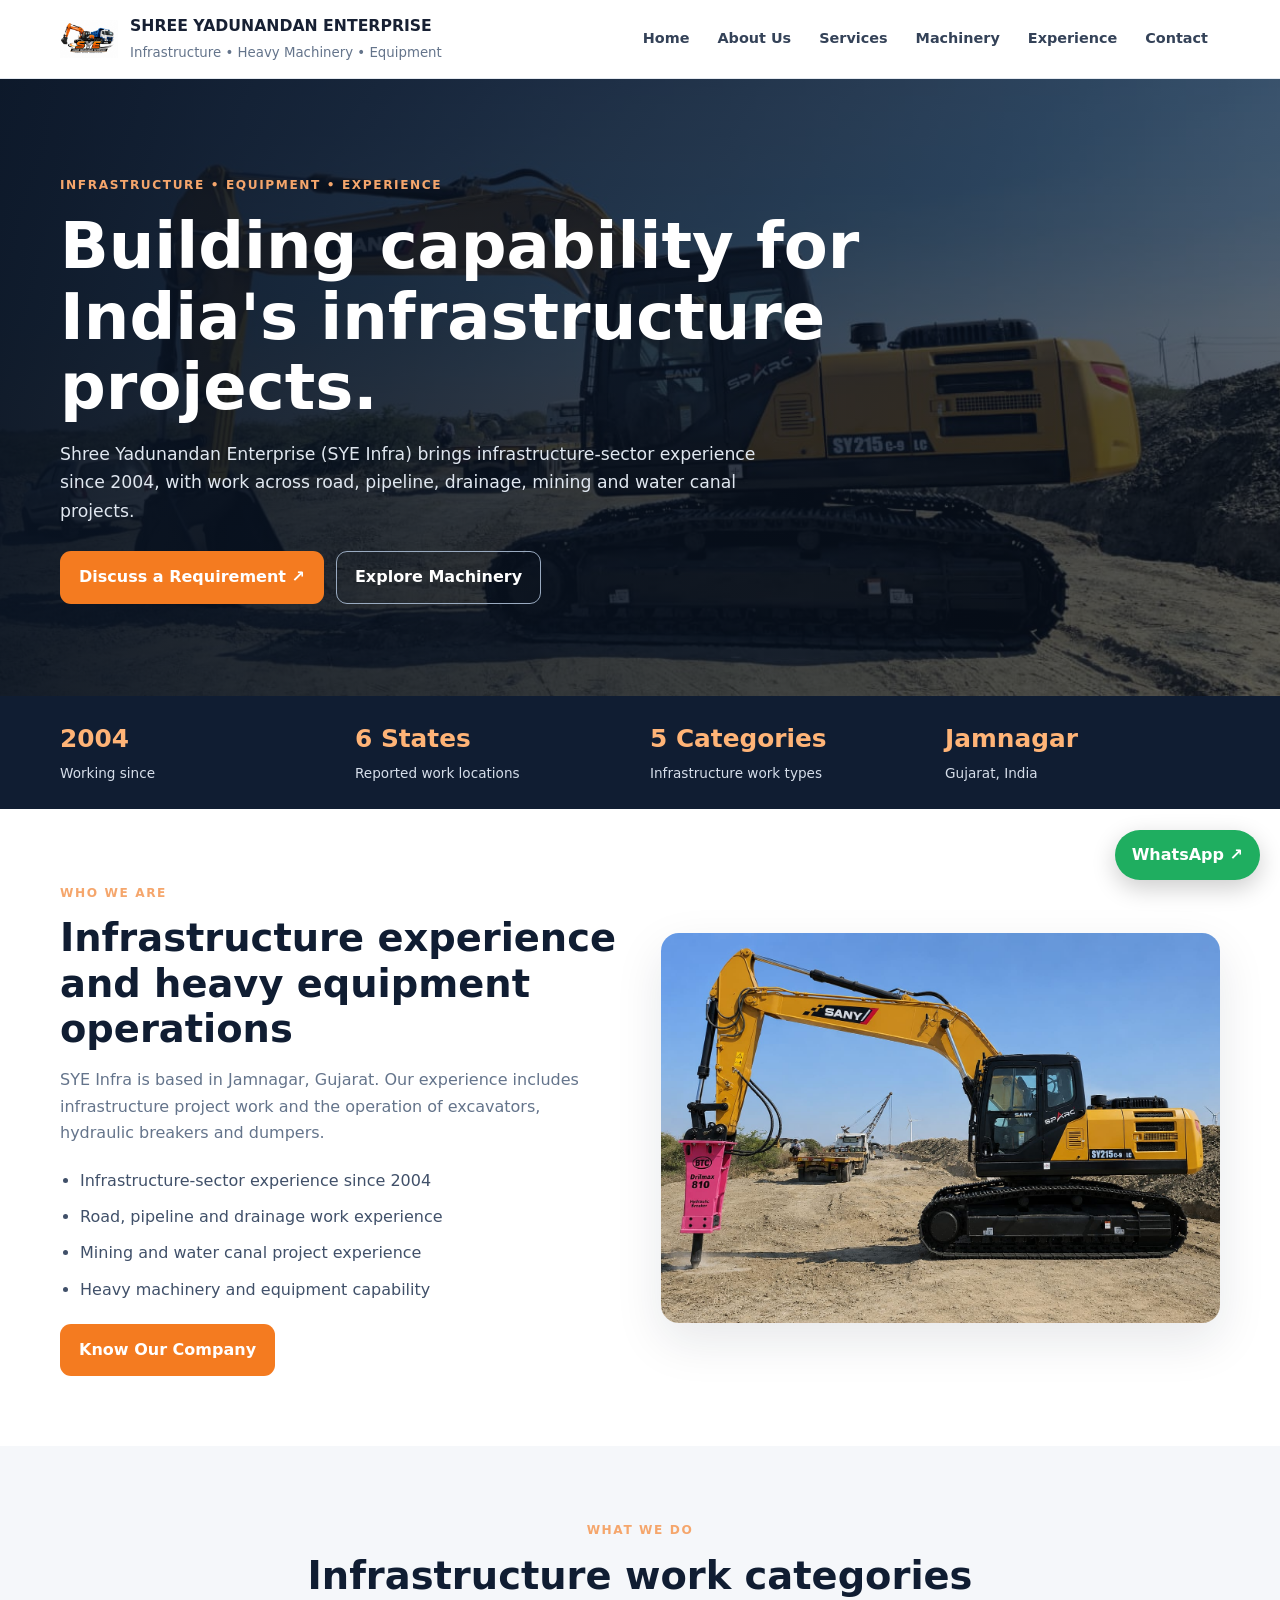
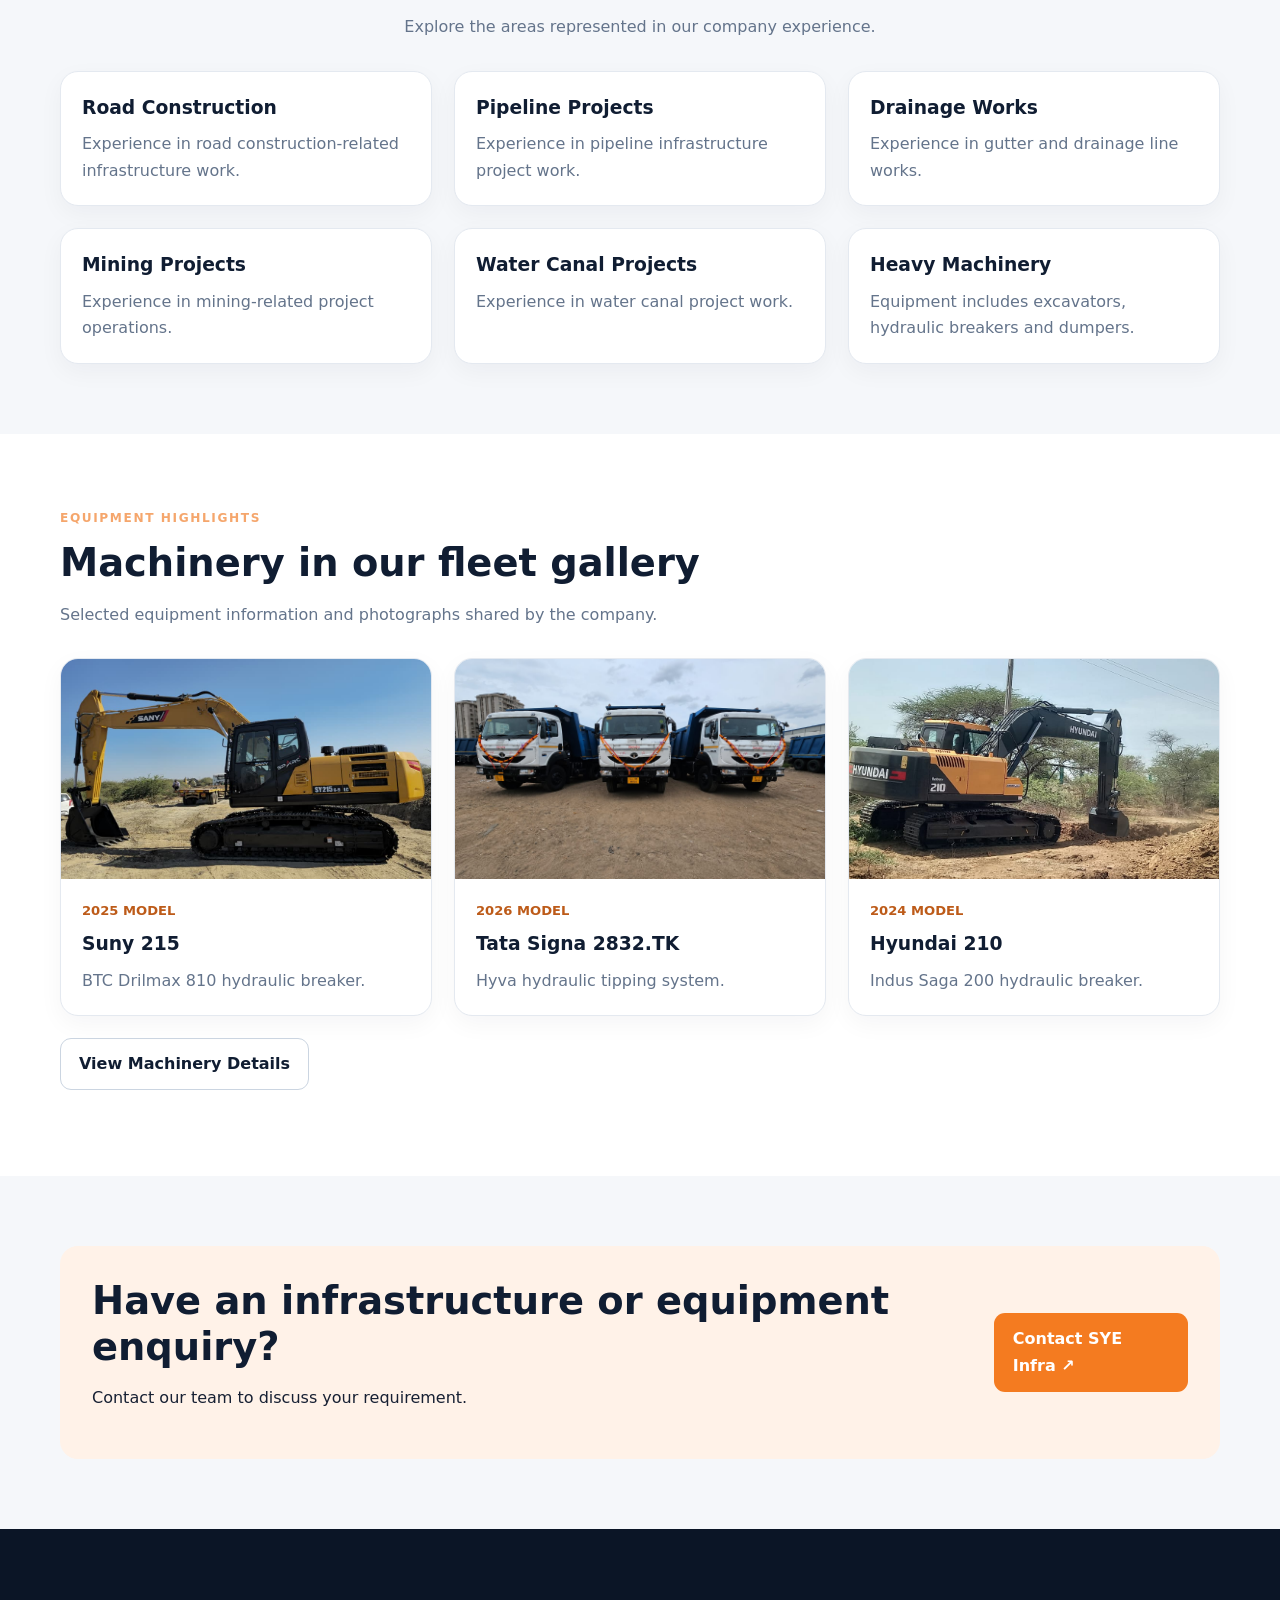
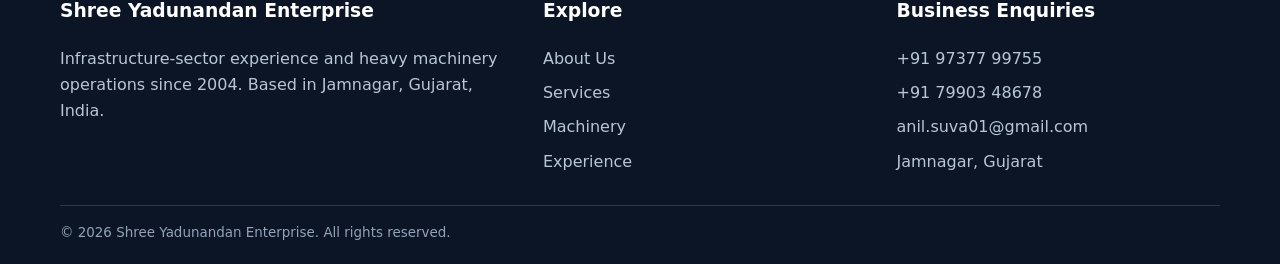
==== index.html @ 9fbd9011 "update" ====
<!DOCTYPE html>
<html lang="en">
<head>
    <meta charset="UTF-8">
    <meta name="viewport" content="width=device-width, initial-scale=1.0">

    <meta name="theme-color" content="#101d32">

    <meta name="description" content="Shree Yadunandan Enterprise (SYE Infra), based in Jamnagar, Gujarat, has worked in infrastructure projects and heavy machinery operations since 2004.">

    <meta name="robots" content="index, follow">

    <link rel="canonical" href="https://syeinfra.vercel.app/">

    <link rel="icon" href="/images/logo.jpg" type="image/jpeg">

    <!-- Open Graph SEO -->
    <meta property="og:type" content="website">
    <meta property="og:site_name" content="Shree Yadunandan Enterprise">
    <meta property="og:title" content="Shree Yadunandan Enterprise | SYE Infra, Jamnagar">
    <meta property="og:description" content="Infrastructure projects and heavy machinery operations since 2004.">
    <meta property="og:url" content="https://syeinfra.vercel.app/">
    <meta property="og:image" content="https://syeinfra.vercel.app/images/sany215-1.jpg">

    <meta name="twitter:card" content="summary_large_image">

    <title>Shree Yadunandan Enterprise | SYE Infra, Jamnagar</title>

    <!-- Main CSS -->
    <link rel="stylesheet" href="/assets/css/site.css">

    <!-- Organization Schema -->
    <script type="application/ld+json">
    {
        "@context": "https://schema.org",
        "@type": "Organization",
        "name": "Shree Yadunandan Enterprise",
        "alternateName": "SYE Infra",
        "url": "https://syeinfra.vercel.app/",
        "logo": "https://syeinfra.vercel.app/images/logo.jpg",
        "foundingDate": "2004",
        "email": "anil.suva01@gmail.com",
        "telephone": [
            "+91 97377 99755",
            "+91 79903 48678"
        ],
        "address": {
            "@type": "PostalAddress",
            "addressLocality": "Jamnagar",
            "addressRegion": "Gujarat",
            "addressCountry": "IN"
        }
    }
    </script>

    <!-- Main JavaScript -->
    <script src="/assets/js/site.js" defer></script>

</head>

<body>

    <!-- TOP BAR -->
    <div class="topbar">
        <div class="container">

            <span>Jamnagar, Gujarat, India</span>

            <a class="topbar-email" href="mailto:anil.suva01@gmail.com">
                anil.suva01@gmail.com
            </a>

        </div>
    </div>


    <!-- HEADER -->
    <header class="site-header">

        <div class="container header-inner">

            <a class="brand" href="/" aria-label="SYE Infra home">

                <img
                    src="/images/logo.jpg"
                    alt="Shree Yadunandan Enterprise logo"
                >

                <span>
                    <strong>SHREE YADUNANDAN ENTERPRISE</strong>

                    <small>
                        Infrastructure • Heavy Machinery • Equipment
                    </small>
                </span>

            </a>


            <!-- Mobile Navigation Button -->
            <button
                class="nav-toggle"
                type="button"
                aria-label="Toggle navigation"
                aria-expanded="false"
            >
                ☰
            </button>


            <!-- Navigation -->
            <nav class="nav" aria-label="Main navigation">

                <a href="/" aria-current="page">Home</a>

                <a href="/about.html">About Us</a>

                <a href="/services.html">Services</a>

                <a href="/machinery.html">Machinery</a>

                <a href="/experience.html">Experience</a>

                <a href="/contact.html">Contact</a>

            </nav>

        </div>

    </header>


    <!-- MAIN CONTENT -->
    <main>


        <!-- HERO SECTION -->
        <section class="hero">

            <div class="container">

                <span class="eyebrow">
                    Infrastructure • Equipment • Experience
                </span>

                <h1>
                    Building capability for India's infrastructure projects.
                </h1>

                <p>
                    Shree Yadunandan Enterprise (SYE Infra) brings
                    infrastructure-sector experience since 2004,
                    with work across road, pipeline, drainage,
                    mining and water canal projects.
                </p>

                <div class="actions">

                    <a href="/contact.html" class="btn btn-primary">
                        Discuss a Requirement ↗
                    </a>

                    <a href="/machinery.html" class="btn btn-outline">
                        Explore Machinery
                    </a>

                </div>

            </div>

        </section>



        <!-- COMPANY HIGHLIGHTS -->
        <section class="trust">

            <div class="container trust-grid">

                <div>
                    <strong>2004</strong>
                    <span>Working since</span>
                </div>

                <div>
                    <strong>6 States</strong>
                    <span>Reported work locations</span>
                </div>

                <div>
                    <strong>5 Categories</strong>
                    <span>Infrastructure work types</span>
                </div>

                <div>
                    <strong>Jamnagar</strong>
                    <span>Gujarat, India</span>
                </div>

            </div>

        </section>



        <!-- ABOUT PREVIEW -->
        <section class="section">

            <div class="container split">

                <div>

                    <span class="kicker">
                        Who we are
                    </span>

                    <h2>
                        Infrastructure experience and heavy equipment operations
                    </h2>

                    <p class="lead">
                        SYE Infra is based in Jamnagar, Gujarat.
                        Our experience includes infrastructure project
                        work and the operation of excavators,
                        hydraulic breakers and dumpers.
                    </p>

                    <ul class="checks">

                        <li>
                            Infrastructure-sector experience since 2004
                        </li>

                        <li>
                            Road, pipeline and drainage work experience
                        </li>

                        <li>
                            Mining and water canal project experience
                        </li>

                        <li>
                            Heavy machinery and equipment capability
                        </li>

                    </ul>

                    <a href="/about.html" class="btn btn-primary">
                        Know Our Company
                    </a>

                </div>


                <img
                    src="/images/sany215-2.jpg"
                    alt="Excavator and hydraulic breaker equipment"
                    loading="lazy"
                >

            </div>

        </section>



        <!-- SERVICES -->
        <section class="section soft">

            <div class="container">

                <div class="section-head center">

                    <span class="kicker">
                        What we do
                    </span>

                    <h2>
                        Infrastructure work categories
                    </h2>

                    <p>
                        Explore the areas represented in our company experience.
                    </p>

                </div>


                <div class="grid three">


                    <article class="card">

                        <div class="card-body">

                            <h3>Road Construction</h3>

                            <p>
                                Experience in road construction-related
                                infrastructure work.
                            </p>

                        </div>

                    </article>



                    <article class="card">

                        <div class="card-body">

                            <h3>Pipeline Projects</h3>

                            <p>
                                Experience in pipeline infrastructure
                                project work.
                            </p>

                        </div>

                    </article>



                    <article class="card">

                        <div class="card-body">

                            <h3>Drainage Works</h3>

                            <p>
                                Experience in gutter and drainage
                                line works.
                            </p>

                        </div>

                    </article>



                    <article class="card">

                        <div class="card-body">

                            <h3>Mining Projects</h3>

                            <p>
                                Experience in mining-related
                                project operations.
                            </p>

                        </div>

                    </article>



                    <article class="card">

                        <div class="card-body">

                            <h3>Water Canal Projects</h3>

                            <p>
                                Experience in water canal project work.
                            </p>

                        </div>

                    </article>



                    <article class="card">

                        <div class="card-body">

                            <h3>Heavy Machinery</h3>

                            <p>
                                Equipment includes excavators,
                                hydraulic breakers and dumpers.
                            </p>

                        </div>

                    </article>


                </div>

            </div>

        </section>



        <!-- MACHINERY HIGHLIGHTS -->
        <section class="section">

            <div class="container">

                <div class="section-head">

                    <span class="kicker">
                        Equipment highlights
                    </span>

                    <h2>
                        Machinery in our fleet gallery
                    </h2>

                    <p>
                        Selected equipment information and photographs
                        shared by the company.
                    </p>

                </div>


                <div class="grid three">


                    <!-- Machine 1 -->
                    <article class="card">

                        <img
                            src="/images/sany215-1.jpg"
                            alt="Suny 215 excavator"
                            loading="lazy"
                        >

                        <div class="card-body">

                            <div class="meta">
                                2025 MODEL
                            </div>

                            <h3>Suny 215</h3>

                            <p>
                                BTC Drilmax 810 hydraulic breaker.
                            </p>

                        </div>

                    </article>



                    <!-- Machine 2 -->
                    <article class="card">

                        <img
                            src="/images/hayva1.jpg"
                            alt="Tata Signa dumper"
                            loading="lazy"
                        >

                        <div class="card-body">

                            <div class="meta">
                                2026 MODEL
                            </div>

                            <h3>Tata Signa 2832.TK</h3>

                            <p>
                                Hyva hydraulic tipping system.
                            </p>

                        </div>

                    </article>



                    <!-- Machine 3 -->
                    <article class="card">

                        <img
                            src="/images/hyundai210-1.jpg"
                            alt="Hyundai 210 excavator"
                            loading="lazy"
                        >

                        <div class="card-body">

                            <div class="meta">
                                2024 MODEL
                            </div>

                            <h3>Hyundai 210</h3>

                            <p>
                                Indus Saga 200 hydraulic breaker.
                            </p>

                        </div>

                    </article>


                </div>


                <p style="margin-top:22px">

                    <a href="/machinery.html" class="btn btn-outline">
                        View Machinery Details
                    </a>

                </p>

            </div>

        </section>



        <!-- CONTACT CTA -->
        <section class="section soft">

            <div class="container cta">

                <div>

                    <h2>
                        Have an infrastructure or equipment enquiry?
                    </h2>

                    <p>
                        Contact our team to discuss your requirement.
                    </p>

                </div>


                <a href="/contact.html" class="btn btn-primary">
                    Contact SYE Infra ↗
                </a>

            </div>

        </section>


    </main>



    <!-- FOOTER -->
    <footer class="site-footer">

        <div class="container">

            <div class="footgrid">


                <div>

                    <h3>Shree Yadunandan Enterprise</h3>

                    <p>
                        Infrastructure-sector experience and
                        heavy machinery operations since 2004.
                        Based in Jamnagar, Gujarat, India.
                    </p>

                </div>



                <div>

                    <h3>Explore</h3>

                    <div class="links">

                        <a href="/about.html">About Us</a>

                        <a href="/services.html">Services</a>

                        <a href="/machinery.html">Machinery</a>

                        <a href="/experience.html">Experience</a>

                    </div>

                </div>



                <div>

                    <h3>Business Enquiries</h3>

                    <div class="links">

                        <a href="tel:+919737799755">
                            +91 97377 99755
                        </a>

                        <a href="tel:+917990348678">
                            +91 79903 48678
                        </a>

                        <a href="mailto:anil.suva01@gmail.com">
                            anil.suva01@gmail.com
                        </a>

                        <a
                            href="https://maps.app.goo.gl/2iMzkSXdpaFVbEL87"
                            target="_blank"
                            rel="noopener noreferrer"
                        >
                            Jamnagar, Gujarat
                        </a>

                    </div>

                </div>


            </div>


            <div class="copyright">

                © <span data-year>2026</span>
                Shree Yadunandan Enterprise.
                All rights reserved.

            </div>

        </div>

    </footer>



    <!-- FLOATING WHATSAPP BUTTON -->
    <a
        class="whatsapp"
        href="https://wa.me/917990348678"
        target="_blank"
        rel="noopener noreferrer"
    >
        WhatsApp ↗
    </a>


</body>
</html>
---- assets/css/site.css ----
/* =========================================
   SHREE YADUNANDAN ENTERPRISE
   Main Website Stylesheet
   ========================================= */


/* ---------- 1. COLOR VARIABLES ---------- */

:root {
  --navy: #101d32;
  --orange: #f47b20;
  --ink: #172033;
  --muted: #64748b;
  --paper: #f5f7fa;
  --line: #e4e9f0;

  --radius: 18px;
  --shadow: 0 18px 48px rgba(16, 29, 50, 0.10);
}


/* ---------- 2. GLOBAL STYLES ---------- */

* {
  box-sizing: border-box;
}

html {
  scroll-behavior: smooth;
}

body {
  margin: 0;
  font-family: Inter, system-ui, -apple-system, "Segoe UI", sans-serif;
  color: var(--ink);
  line-height: 1.65;
}

img {
  max-width: 100%;
  display: block;
}

a {
  color: inherit;
}

.container {
  width: min(1160px, calc(100% - 40px));
  margin: auto;
}


/* ---------- 3. TOP CONTACT BAR ---------- */

.topbar {
  background: #0b1526;
  color: #dce5f2;
  font-size: 0.84rem;
}

.topbar .container {
  display: flex;
  justify-content: space-between;
  padding: 8px 0;
}

.topbar a,
.site-footer a {
  text-decoration: none;
}


/* ---------- 4. HEADER ---------- */

.site-header {
  position: sticky;
  top: 0;
  z-index: 30;
  background: white;
  border-bottom: 1px solid var(--line);
}

.header-inner {
  min-height: 78px;
  display: flex;
  align-items: center;
  justify-content: space-between;
  gap: 20px;
}

.brand {
  display: flex;
  align-items: center;
  gap: 12px;
  text-decoration: none;
}

.brand img {
  width: 58px;
  height: 58px;
  object-fit: contain;
}

.brand strong {
  display: block;
  font-size: 0.98rem;
}

.brand small {
  color: var(--muted);
}


/* ---------- 5. NAVIGATION ---------- */

.nav {
  display: flex;
  gap: 4px;
}

.nav a {
  padding: 10px 12px;
  text-decoration: none;
  font-weight: 700;
  font-size: 0.9rem;
  border-radius: 10px;
  color: #344258;
}

.nav a:hover,
.nav a[aria-current="page"] {
  background: #fff2e8;
  color: #bd5510;
}

.nav-toggle {
  display: none;
  padding: 10px 13px;
  background: #fff;
  border: 1px solid var(--line);
  border-radius: 10px;
}


/* ---------- 6. BUTTONS ---------- */

.btn {
  display: inline-flex;
  padding: 12px 18px;
  border-radius: 11px;
  text-decoration: none;
  font-weight: 750;
  border: 1px solid transparent;
  transition: 0.25s ease;
}

.btn:hover {
  transform: translateY(-2px);
}

.btn-primary {
  background: var(--orange);
  color: #fff;
}

.btn-primary:hover {
  background: #d96312;
}

.btn-outline {
  border-color: #cbd5e1;
  color: var(--navy);
}

.actions {
  display: flex;
  flex-wrap: wrap;
  gap: 12px;
  margin-top: 26px;
}


/* ---------- 7. HOME HERO ---------- */

.hero {
  background:
    linear-gradient(
      90deg,
      rgba(9, 19, 34, 0.94),
      rgba(9, 19, 34, 0.58)
    ),
    url("/images/sany215-1.jpg") center / cover;

  color: white;
  padding: 92px 0;
}

.eyebrow,
.kicker {
  color: #f5a66c;
  text-transform: uppercase;
  letter-spacing: 0.13em;
  font-size: 0.76rem;
  font-weight: 800;
}

.hero h1 {
  font-size: clamp(2.2rem, 5vw, 4.1rem);
  line-height: 1.1;
  max-width: 800px;
  margin: 14px 0;
}

.hero p {
  font-size: 1.08rem;
  color: #e0e7f0;
  max-width: 700px;
}

.hero .btn-outline {
  color: #fff;
  border-color: #9aabc1;
}


/* ---------- 8. TRUST / STATISTICS BAR ---------- */

.trust {
  background: var(--navy);
  color: white;
}

.trust-grid {
  display: grid;
  grid-template-columns: repeat(4, 1fr);
  gap: 20px;
  padding: 23px 0;
}

.trust strong {
  display: block;
  color: #ffb477;
  font-size: 1.55rem;
}

.trust span {
  font-size: 0.85rem;
  color: #d6deea;
}


/* ---------- 9. SECTIONS ---------- */

.section {
  padding: 70px 0;
}

.soft {
  background: var(--paper);
}

.section-head {
  max-width: 720px;
  margin-bottom: 30px;
}

.center {
  text-align: center;
  margin-inline: auto;
}

.section h2,
.page-hero h1 {
  font-size: clamp(1.8rem, 3vw, 2.6rem);
  line-height: 1.18;
  color: var(--navy);
  margin: 10px 0;
}

.section-head p,
.lead {
  color: var(--muted);
}


/* ---------- 10. GRID LAYOUT ---------- */

.grid {
  display: grid;
  gap: 22px;
}

.three {
  grid-template-columns: repeat(3, 1fr);
}

.two {
  grid-template-columns: repeat(2, 1fr);
}


/* ---------- 11. CARDS ---------- */

.card {
  background: #fff;
  border: 1px solid var(--line);
  border-radius: var(--radius);
  overflow: hidden;
  box-shadow: 0 8px 24px rgba(16, 29, 50, 0.045);
}

.card img {
  width: 100%;
  height: 220px;
  object-fit: cover;
}

.card-body {
  padding: 21px;
}

.card h3 {
  color: var(--navy);
  margin: 0 0 8px;
}

.card p {
  margin: 0;
  color: var(--muted);
}


/* ---------- 12. ABOUT PAGE ---------- */

.split {
  display: grid;
  grid-template-columns: 1fr 1fr;
  gap: 42px;
  align-items: center;
}

.split img {
  width: 100%;
  height: 390px;
  object-fit: cover;
  border-radius: var(--radius);
  box-shadow: var(--shadow);
}

.checks {
  padding-left: 20px;
  color: #405069;
}

.checks li {
  padding: 5px 0;
}


/* ---------- 13. INNER PAGE HERO ---------- */

.page-hero {
  background: linear-gradient(120deg, #101d32, #1c3554);
  color: #fff;
  padding: 54px 0;
}

.page-hero h1 {
  color: white;
  margin: 0 0 10px;
}

.page-hero p {
  color: #d5dfeb;
  max-width: 760px;
}

.crumb {
  font-size: 0.83rem;
  color: #c4d0df;
  margin-bottom: 10px;
}

.crumb a {
  color: #ffd0a8;
}


/* ---------- 14. MACHINERY META ---------- */

.meta {
  color: #bd5b19;
  font-size: 0.82rem;
  font-weight: 800;
  margin-bottom: 7px;
}


/* ---------- 15. EXPERIENCE STATISTICS ---------- */

.stats {
  display: grid;
  grid-template-columns: repeat(3, 1fr);
  gap: 16px;
  margin: 26px 0;
}

.stat {
  padding: 20px;
  border: 1px solid var(--line);
  border-radius: 14px;
  background: white;
}

.stat strong {
  display: block;
  color: #bd5510;
  font-size: 1.35rem;
}

.stat span {
  color: var(--muted);
  font-size: 0.9rem;
}


/* ---------- 16. CONTACT PERSONS ---------- */

.people {
  display: grid;
  grid-template-columns: repeat(2, 1fr);
  gap: 20px;
}

.person {
  display: flex;
  gap: 16px;
  align-items: center;
  padding: 18px;
  border: 1px solid var(--line);
  border-radius: 15px;
}

.person img {
  width: 100px;
  height: 112px;
  object-fit: cover;
  border-radius: 10px;
}

.person h3 {
  margin: 0;
}

.person p {
  color: var(--muted);
  margin: 4px 0;
}

.person a {
  color: #bd5510;
  font-weight: 700;
  text-decoration: none;
}


/* ---------- 17. NOTICE ---------- */

.notice {
  padding: 15px 18px;
  border-left: 4px solid var(--orange);
  background: #fff5ed;
  border-radius: 8px;
  color: #70411f;
}


/* ---------- 18. CONTACT PANEL ---------- */

.contact-panel {
  background: var(--navy);
  color: #fff;
  padding: 28px;
  border-radius: var(--radius);
}

.contact-panel h2 {
  color: #fff;
}

.contact-panel p,
.contact-panel li {
  color: #d5dfeb;
}

.contact-list {
  display: grid;
  gap: 14px;
  margin: 24px 0;
}

.contact-list a {
  text-decoration: none;
  font-weight: 700;
  overflow-wrap: anywhere;
}

.contact-list small {
  display: block;
  color: #bd5510;
  text-transform: uppercase;
  font-size: 0.75rem;
}


/* ---------- 19. CALL TO ACTION ---------- */

.cta {
  padding: 32px;
  border-radius: var(--radius);
  background: #fff2e8;
  display: flex;
  align-items: center;
  justify-content: space-between;
  gap: 20px;
}

.cta h2 {
  margin: 0;
}


/* ---------- 20. FOOTER ---------- */

.site-footer {
  background: #0b1526;
  color: #d7e0eb;
  padding: 48px 0 20px;
}

.footgrid {
  display: grid;
  grid-template-columns: 1.4fr 1fr 1fr;
  gap: 30px;
}

.site-footer h3 {
  color: white;
}

.site-footer p,
.site-footer a {
  color: #b9c6d6;
}

.links {
  display: grid;
  gap: 8px;
}

.copyright {
  border-top: 1px solid #29384d;
  margin-top: 30px;
  padding-top: 16px;
  color: #94a3b8;
  font-size: 0.84rem;
}


/* ---------- 21. WHATSAPP BUTTON ---------- */

.whatsapp {
  position: fixed;
  right: 20px;
  bottom: 20px;
  z-index: 40;

  background: #1fae60;
  color: white;
  text-decoration: none;

  border-radius: 30px;
  padding: 12px 17px;

  font-weight: 800;
  box-shadow: 0 8px 25px #0003;
}

.whatsapp:hover {
  background: #16894a;
}


/* ---------- 22. ACCESSIBILITY ---------- */

:focus-visible {
  outline: 3px solid #f59e0b;
  outline-offset: 3px;
}


/* ---------- 23. TABLET RESPONSIVE ---------- */

@media (max-width: 900px) {

  .nav a {
    padding: 9px 8px;
    font-size: 0.82rem;
  }

  .three {
    grid-template-columns: repeat(2, 1fr);
  }

  .trust-grid {
    grid-template-columns: repeat(2, 1fr);
  }

}


/* ---------- 24. MOBILE RESPONSIVE ---------- */

@media (max-width: 700px) {

  .topbar .container {
    justify-content: center;
  }

  .topbar-email {
    display: none;
  }

  .header-inner {
    min-height: 70px;
  }

  .brand img {
    width: 48px;
    height: 48px;
  }

  .brand strong {
    font-size: 0.85rem;
  }

  .brand small {
    font-size: 0.72rem;
  }

  .nav-toggle {
    display: block;
  }

  .nav {
    display: none;
    position: absolute;
    top: 100%;
    left: 0;
    right: 0;

    background: white;
    padding: 10px 20px 15px;

    box-shadow: var(--shadow);
    flex-direction: column;
  }

  .nav.open {
    display: flex;
  }

  .nav a {
    padding: 12px;
  }

  .hero {
    padding: 68px 0;
  }

  .section {
    padding: 52px 0;
  }

  .split,
  .two,
  .three,
  .people,
  .stats,
  .footgrid {
    grid-template-columns: 1fr;
  }

  .split img {
    height: 280px;
  }

  .cta {
    align-items: flex-start;
    flex-direction: column;
  }

  .person img {
    width: 84px;
    height: 100px;
  }

  .copyright {
    line-height: 1.6;
  }

}


/* ---------- 25. REDUCED MOTION ---------- */

@media (prefers-reduced-motion: reduce) {

  html {
    scroll-behavior: auto;
  }

}


/* Hide top contact information bar */
.topbar {
    display: none !important;
}


/* =========================================
   AUTOMATIC IMAGE SLIDESHOW EFFECT
   ========================================= */

.auto-slideshow-image {
    transition: opacity 0.5s ease-in-out !important;
    will-change: opacity;
}


/* Respect reduced-motion preference */
@media (prefers-reduced-motion: reduce) {
    .auto-slideshow-image {
        transition: none !important;
    }
}
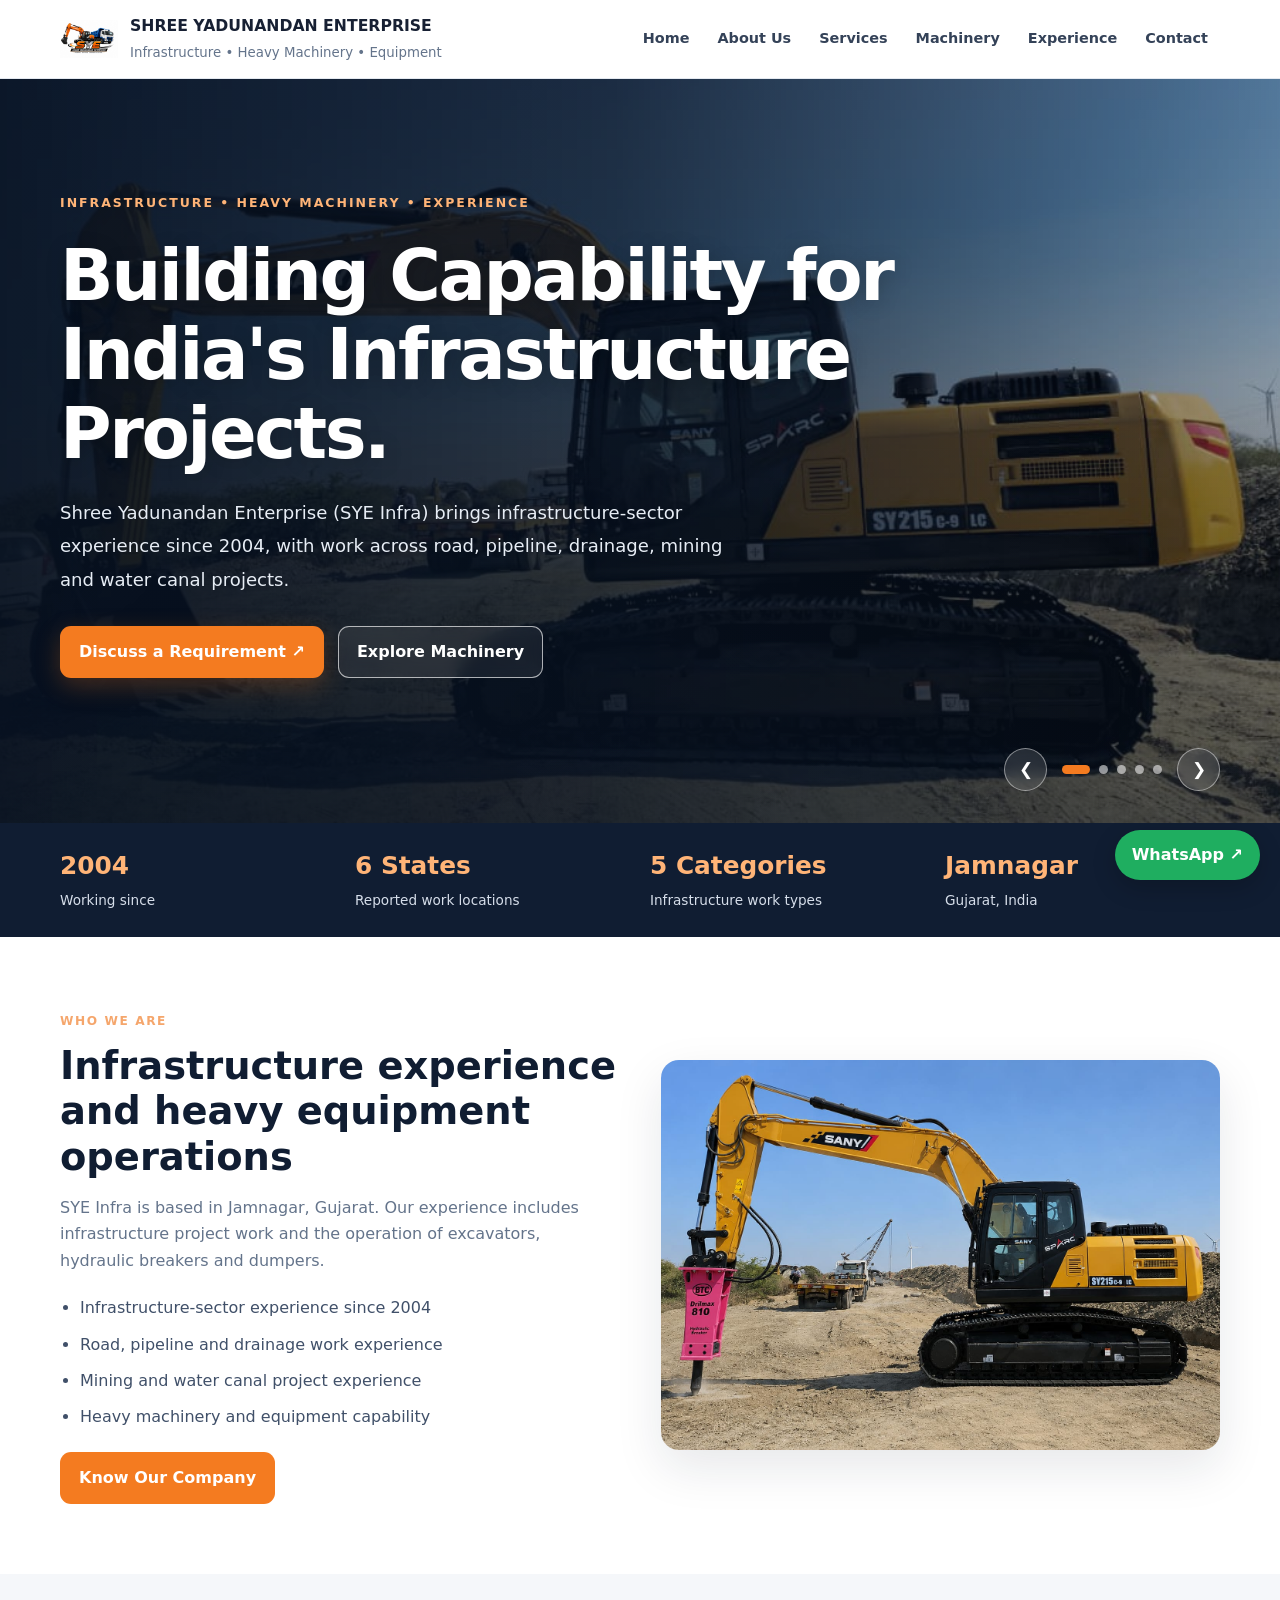
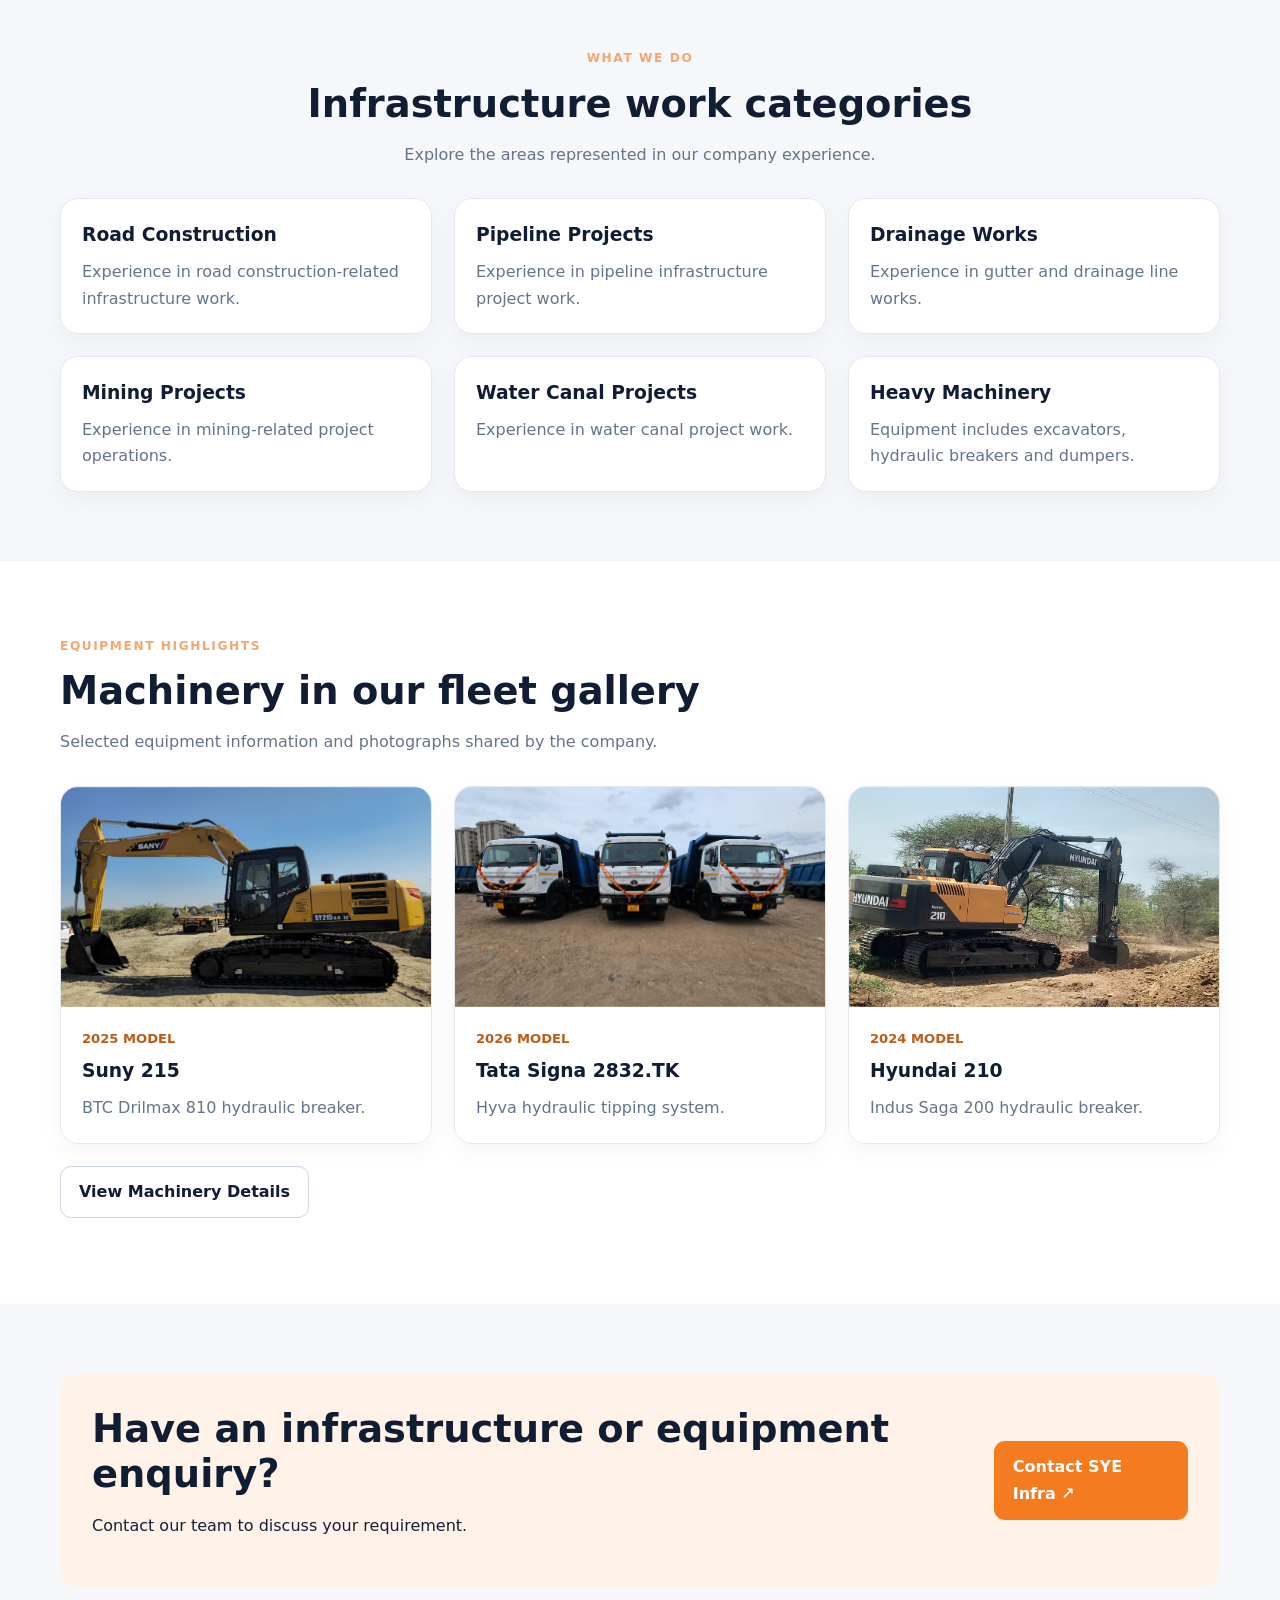
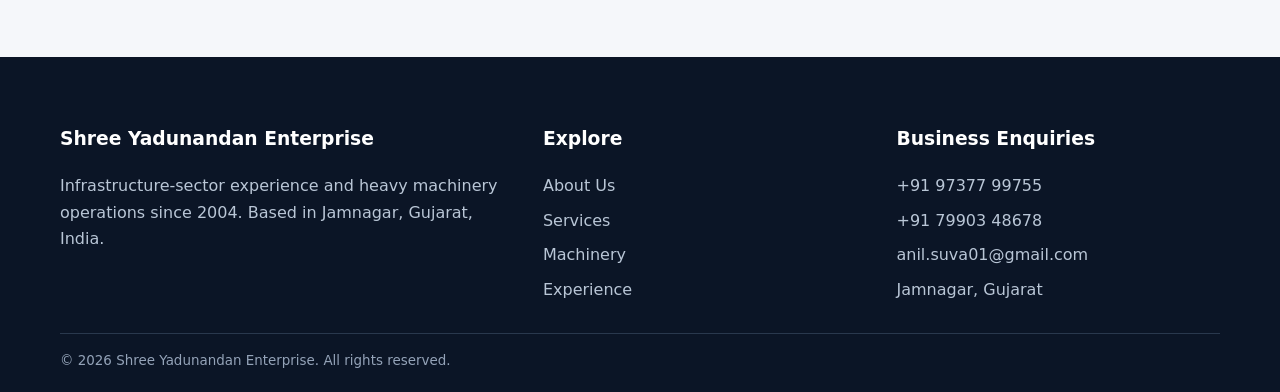
==== commit 4e4d5f77: "update" ====
--- a/index.html
+++ b/index.html
@@ -134,42 +134,118 @@
     <!-- MAIN CONTENT -->
     <main>
 
-
         <!-- HERO SECTION -->
-        <section class="hero">
-
-            <div class="container">
+        
+        <section class="hero hero-slider" data-hero-slider aria-label="Shree Yadunandan Enterprise machinery showcase">
+
+            <!-- Background Slides -->
+            <div class="hero-slides" aria-hidden="true">
+
+                <img
+                class="hero-slide is-active"
+                src="/images/sany215-1.jpg"
+                alt=""
+                fetchpriority="high"
+                >
+
+                <img
+                class="hero-slide"
+                src="/images/hyundai210-1.jpg"
+                alt=""
+                loading="lazy"
+                >
+
+                <img
+                class="hero-slide"
+                src="/images/hyundai210-m2-1.jpg"
+                alt=""
+                loading="lazy"
+                >
+
+                <img
+                class="hero-slide"
+                src="/images/hyundai210-m3-1.jpg"
+                alt=""
+                loading="lazy"
+                >
+
+                <img
+                class="hero-slide"
+                src="/images/hayva1.jpg"
+                alt=""
+                loading="lazy"
+                >
+
+            </div>
+
+            <!-- Dark Overlay -->
+            <div class="hero-overlay" aria-hidden="true"></div>
+
+            <!-- Hero Content -->
+            <div class="container hero-content">
 
                 <span class="eyebrow">
-                    Infrastructure • Equipment • Experience
+                INFRASTRUCTURE • HEAVY MACHINERY • EXPERIENCE
                 </span>
 
                 <h1>
-                    Building capability for India's infrastructure projects.
+                Building Capability for India's Infrastructure Projects.
                 </h1>
 
                 <p>
-                    Shree Yadunandan Enterprise (SYE Infra) brings
-                    infrastructure-sector experience since 2004,
-                    with work across road, pipeline, drainage,
-                    mining and water canal projects.
+                Shree Yadunandan Enterprise (SYE Infra) brings
+                infrastructure-sector experience since 2004,
+                with work across road, pipeline, drainage,
+                mining and water canal projects.
                 </p>
 
                 <div class="actions">
 
-                    <a href="/contact.html" class="btn btn-primary">
-                        Discuss a Requirement ↗
-                    </a>
-
-                    <a href="/machinery.html" class="btn btn-outline">
-                        Explore Machinery
-                    </a>
-
-                </div>
+                <a href="/contact.html" class="btn btn-primary">
+                    Discuss a Requirement ↗
+                </a>
+
+                <a href="/machinery.html" class="btn btn-outline hero-outline">
+                    Explore Machinery
+                </a>
+
+                </div>
+
+            </div>
+
+            <!-- Slider Controls -->
+            <div class="hero-controls">
+
+                <button
+                class="hero-arrow hero-prev"
+                type="button"
+                aria-label="Previous slide"
+                >
+                &#10094;
+                </button>
+
+                <div class="hero-dots" aria-label="Choose slide">
+
+                <button class="hero-dot is-active" type="button" aria-label="Slide 1" aria-current="true"></button>
+                <button class="hero-dot" type="button" aria-label="Slide 2"></button>
+                <button class="hero-dot" type="button" aria-label="Slide 3"></button>
+                <button class="hero-dot" type="button" aria-label="Slide 4"></button>
+                <button class="hero-dot" type="button" aria-label="Slide 5"></button>
+
+                </div>
+
+                <button
+                class="hero-arrow hero-next"
+                type="button"
+                aria-label="Next slide"
+                >
+                &#10095;
+                </button>
 
             </div>
 
         </section>
+
 
 
 
--- a/assets/css/site.css
+++ b/assets/css/site.css
@@ -731,19 +731,439 @@
 }
 
 
-/* =========================================
-   AUTOMATIC IMAGE SLIDESHOW EFFECT
-   ========================================= */
-
-.auto-slideshow-image {
-    transition: opacity 0.5s ease-in-out !important;
-    will-change: opacity;
-}
-
-
 /* Respect reduced-motion preference */
 @media (prefers-reduced-motion: reduce) {
     .auto-slideshow-image {
         transition: none !important;
     }
 }
+
+
+/* =====================================
+   SMOOTH IMAGE SLIDESHOW TRANSITION
+   ===================================== */
+
+.auto-slideshow-image {
+    opacity: 1;
+    transition: opacity 1s ease-in-out !important;
+    will-change: opacity;
+}
+
+/* Accessibility */
+@media (prefers-reduced-motion: reduce) {
+    .auto-slideshow-image {
+        transition: none !important;
+    }
+}
+
+
+
+/* ==================================================
+   SYE INFRA - PREMIUM PROFESSIONAL HERO SLIDER
+   ================================================== */
+
+/* Main Hero Slider */
+.hero-slider {
+    position: relative;
+    isolation: isolate;
+    overflow: hidden;
+
+    min-height: 620px;
+    padding: 110px 0 145px;
+
+    display: flex;
+    align-items: center;
+
+    background: none;
+    color: #ffffff;
+}
+
+/* Background Image Layers */
+.hero-slides {
+    position: absolute;
+    inset: 0;
+    z-index: 0;
+    overflow: hidden;
+}
+
+.hero-slides .hero-slide {
+    position: absolute;
+    inset: 0;
+
+    width: 100%;
+    height: 100%;
+
+    display: block;
+    object-fit: cover;
+    object-position: center;
+
+    opacity: 0;
+    transform: scale(1.04);
+
+    transition:
+        opacity 1.2s ease-in-out,
+        transform 6s ease-out;
+
+    will-change: opacity, transform;
+}
+
+.hero-slides .hero-slide.is-active {
+    opacity: 1;
+    transform: scale(1);
+}
+
+/* Dark Premium Overlay */
+.hero-overlay {
+    position: absolute;
+    inset: 0;
+    z-index: 1;
+
+    background:
+        linear-gradient(
+            90deg,
+            rgba(7, 17, 32, 0.94) 0%,
+            rgba(7, 17, 32, 0.78) 48%,
+            rgba(7, 17, 32, 0.30) 100%
+        ),
+        linear-gradient(
+            0deg,
+            rgba(7, 17, 32, 0.45),
+            transparent 55%
+        );
+}
+
+/* Hero Content */
+.hero-slider .hero-content {
+    position: relative;
+    z-index: 2;
+
+    width: min(1160px, calc(100% - 40px));
+    margin: 0 auto;
+}
+
+.hero-slider .eyebrow {
+    display: inline-block;
+    margin-bottom: 12px;
+
+    color: #ffb477;
+    font-size: 0.78rem;
+    font-weight: 800;
+    letter-spacing: 0.16em;
+    line-height: 1.7;
+}
+
+.hero-slider h1 {
+    max-width: 850px;
+    margin: 12px 0 22px;
+
+    color: #ffffff;
+    font-size: clamp(2.4rem, 5.5vw, 4.5rem);
+    line-height: 1.12;
+    font-weight: 850;
+    letter-spacing: -0.035em;
+
+    text-shadow: 0 3px 20px rgba(0, 0, 0, 0.22);
+}
+
+.hero-slider p {
+    max-width: 690px;
+    margin: 0;
+
+    color: #e7edf5;
+    font-size: clamp(1rem, 1.5vw, 1.13rem);
+    line-height: 1.85;
+}
+
+/* Hero Buttons */
+.hero-slider .actions {
+    margin-top: 30px;
+    gap: 14px;
+}
+
+.hero-slider .btn {
+    min-height: 48px;
+    align-items: center;
+    justify-content: center;
+}
+
+.hero-slider .btn-primary {
+    background: #f47b20;
+    color: #ffffff;
+    box-shadow: 0 8px 24px rgba(244, 123, 32, 0.25);
+}
+
+.hero-slider .btn-primary:hover {
+    background: #df6813;
+    transform: translateY(-3px);
+}
+
+.hero-slider .hero-outline {
+    color: #ffffff;
+    border: 1px solid rgba(255, 255, 255, 0.65);
+    background: rgba(255, 255, 255, 0.07);
+    backdrop-filter: blur(8px);
+}
+
+.hero-slider .hero-outline:hover {
+    background: rgba(255, 255, 255, 0.18);
+    border-color: #ffffff;
+}
+
+/* Slider Controls */
+.hero-controls {
+    position: absolute;
+    z-index: 5;
+
+    left: 50%;
+    bottom: 32px;
+    transform: translateX(-50%);
+
+    width: min(1160px, calc(100% - 40px));
+
+    display: flex;
+    align-items: center;
+    justify-content: flex-end;
+    gap: 15px;
+}
+
+/* Previous and Next Buttons */
+.hero-arrow {
+    width: 43px;
+    height: 43px;
+
+    display: inline-flex;
+    align-items: center;
+    justify-content: center;
+
+    border: 1px solid rgba(255, 255, 255, 0.45);
+    border-radius: 50%;
+
+    background: rgba(255, 255, 255, 0.12);
+    color: #ffffff;
+
+    font-size: 17px;
+    cursor: pointer;
+
+    backdrop-filter: blur(8px);
+
+    transition:
+        background 0.25s ease,
+        transform 0.25s ease;
+}
+
+.hero-arrow:hover {
+    background: #f47b20;
+    border-color: #f47b20;
+    transform: scale(1.08);
+}
+
+/* Navigation Dots */
+.hero-dots {
+    display: flex;
+    align-items: center;
+    justify-content: center;
+    gap: 9px;
+}
+
+.hero-dot {
+    width: 9px;
+    height: 9px;
+
+    padding: 0;
+    border: 0;
+    border-radius: 50%;
+
+    background: rgba(255, 255, 255, 0.55);
+    cursor: pointer;
+
+    transition:
+        width 0.3s ease,
+        background 0.3s ease,
+        border-radius 0.3s ease;
+}
+
+.hero-dot.is-active {
+    width: 28px;
+    border-radius: 20px;
+    background: #f47b20;
+}
+
+/* Keyboard Focus */
+.hero-slider button:focus-visible,
+.hero-slider a:focus-visible {
+    outline: 3px solid #ffb477;
+    outline-offset: 4px;
+}
+
+/* Tablet Responsive */
+@media (max-width: 900px) {
+
+    .hero-slider {
+        min-height: 570px;
+        padding: 90px 0 125px;
+    }
+
+    .hero-slider h1 {
+        max-width: 700px;
+    }
+
+    .hero-overlay {
+        background:
+            linear-gradient(
+                90deg,
+                rgba(7, 17, 32, 0.91),
+                rgba(7, 17, 32, 0.55)
+            );
+    }
+
+}
+
+/* Mobile Responsive */
+@media (max-width: 700px) {
+
+    .hero-slider {
+        min-height: 590px;
+        padding: 75px 0 125px;
+    }
+
+    .hero-slider .hero-content {
+        width: calc(100% - 36px);
+    }
+
+    .hero-slider .eyebrow {
+        font-size: 0.67rem;
+        letter-spacing: 0.10em;
+    }
+
+    .hero-slider h1 {
+        font-size: clamp(2.1rem, 9vw, 3rem);
+        line-height: 1.15;
+        margin: 14px 0 18px;
+    }
+
+    .hero-slider p {
+        font-size: 0.96rem;
+        line-height: 1.75;
+    }
+
+    .hero-slider .actions {
+        flex-direction: column;
+        align-items: flex-start;
+        gap: 12px;
+    }
+
+    .hero-slider .btn {
+        min-width: 190px;
+    }
+
+    .hero-controls {
+        width: calc(100% - 36px);
+        bottom: 24px;
+        justify-content: center;
+        gap: 13px;
+    }
+
+    .hero-arrow {
+        width: 38px;
+        height: 38px;
+        font-size: 15px;
+    }
+
+    .hero-dots {
+        gap: 7px;
+    }
+
+    .hero-dot {
+        width: 8px;
+        height: 8px;
+    }
+
+    .hero-dot.is-active {
+        width: 22px;
+    }
+
+    .hero-overlay {
+        background:
+            linear-gradient(
+                90deg,
+                rgba(7, 17, 32, 0.88),
+                rgba(7, 17, 32, 0.64)
+            ),
+            linear-gradient(
+                0deg,
+                rgba(7, 17, 32, 0.50),
+                transparent
+            );
+    }
+
+}
+
+/* Small Mobile Devices */
+@media (max-width: 380px) {
+
+    .hero-slider {
+        min-height: 620px;
+    }
+
+    .hero-slider h1 {
+        font-size: 2rem;
+    }
+
+    .hero-controls {
+        gap: 9px;
+    }
+
+}
+
+/* Accessibility - Reduced Motion */
+@media (prefers-reduced-motion: reduce) {
+
+    .hero-slides .hero-slide {
+        transition: none !important;
+        transform: none !important;
+    }
+
+    .hero-slider .btn,
+    .hero-arrow,
+    .hero-dot {
+        transition: none !important;
+    }
+
+}
+
+
+/* =========================================
+   MACHINERY IMAGE CROSSFADE SLIDESHOW
+   ========================================= */
+
+.machinery-slider-frame {
+  position: relative;
+  width: 100%;
+  overflow: hidden;
+}
+
+.machinery-slider-frame > img {
+  display: block;
+  width: 100%;
+}
+
+.machinery-slider-frame .machinery-slide-overlay {
+  position: absolute;
+  inset: 0;
+  width: 100%;
+  height: 100%;
+  object-fit: cover;
+  opacity: 0;
+  pointer-events: none;
+  transition: opacity 1.2s ease-in-out;
+}
+
+.machinery-slider-frame .machinery-slide-overlay.is-visible {
+  opacity: 1;
+}
+
+@media (prefers-reduced-motion: reduce) {
+  .machinery-slider-frame .machinery-slide-overlay {
+    transition: none;
+  }
+}
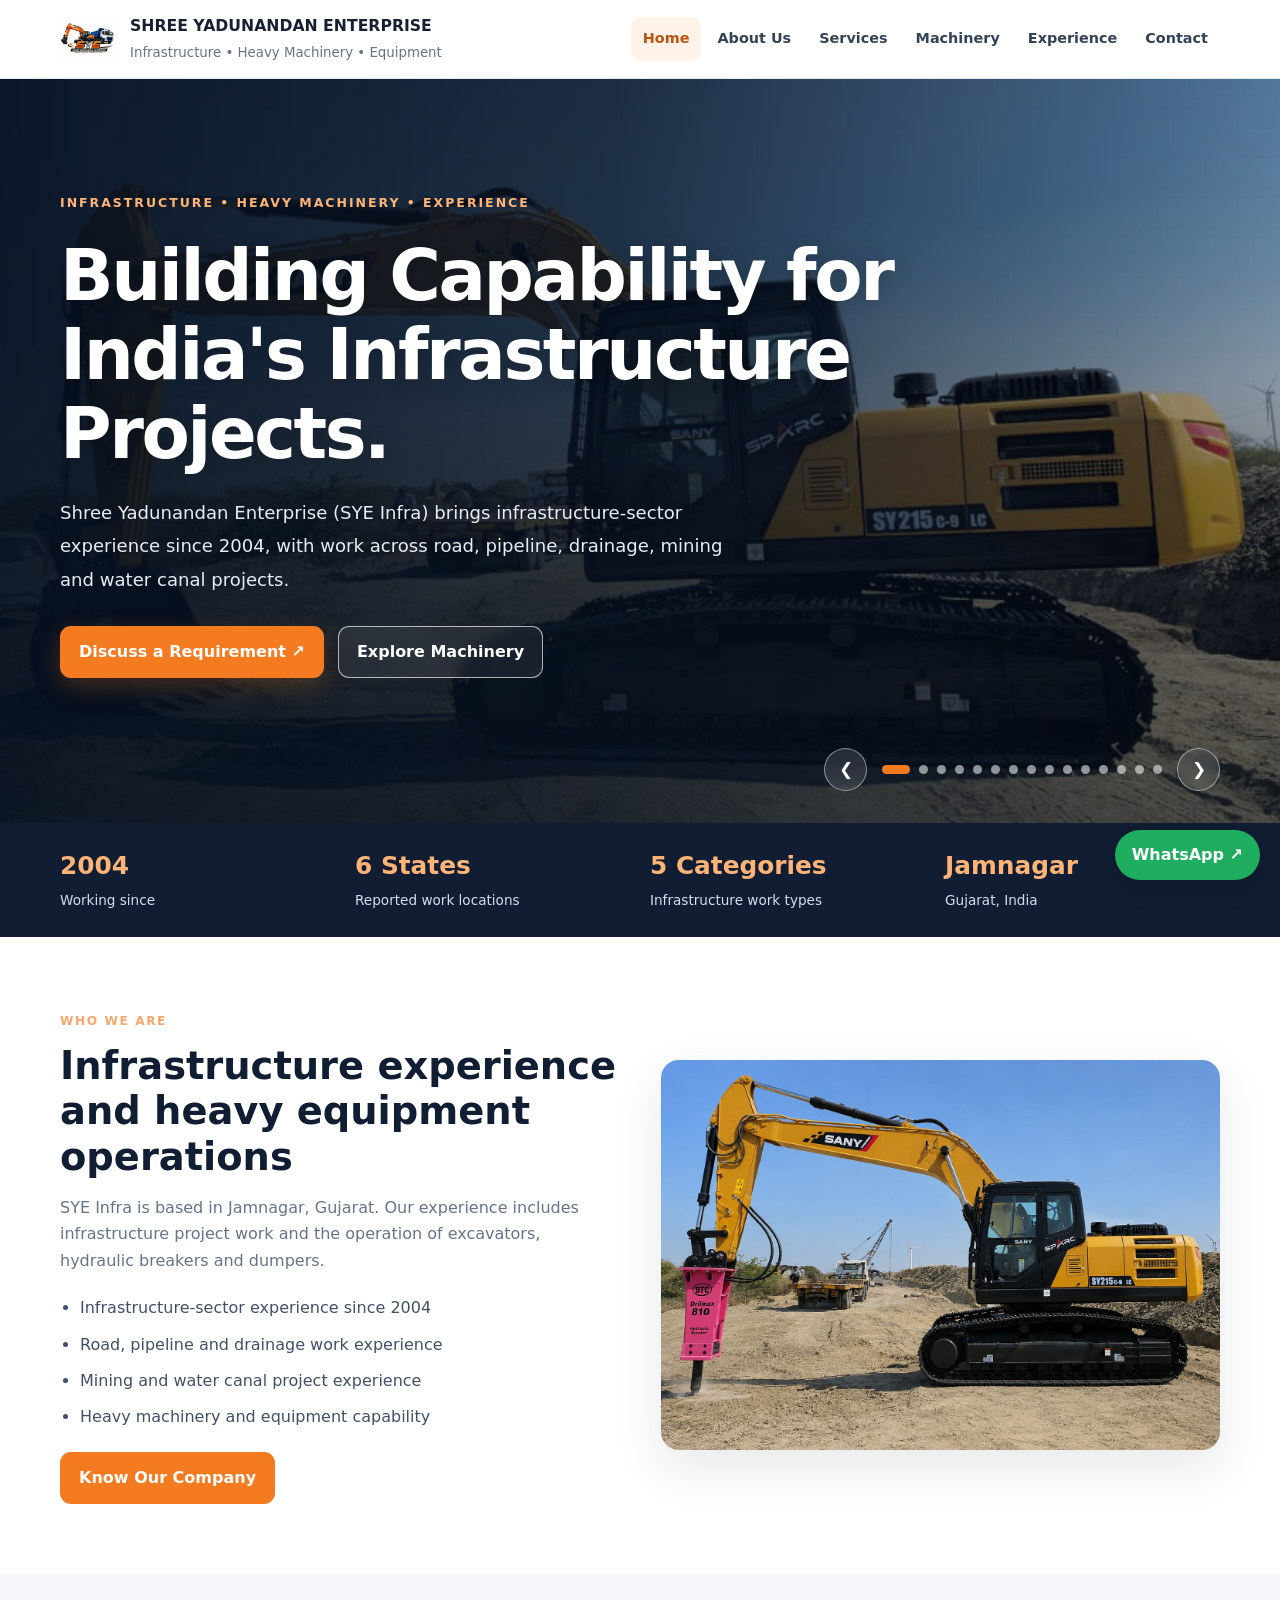
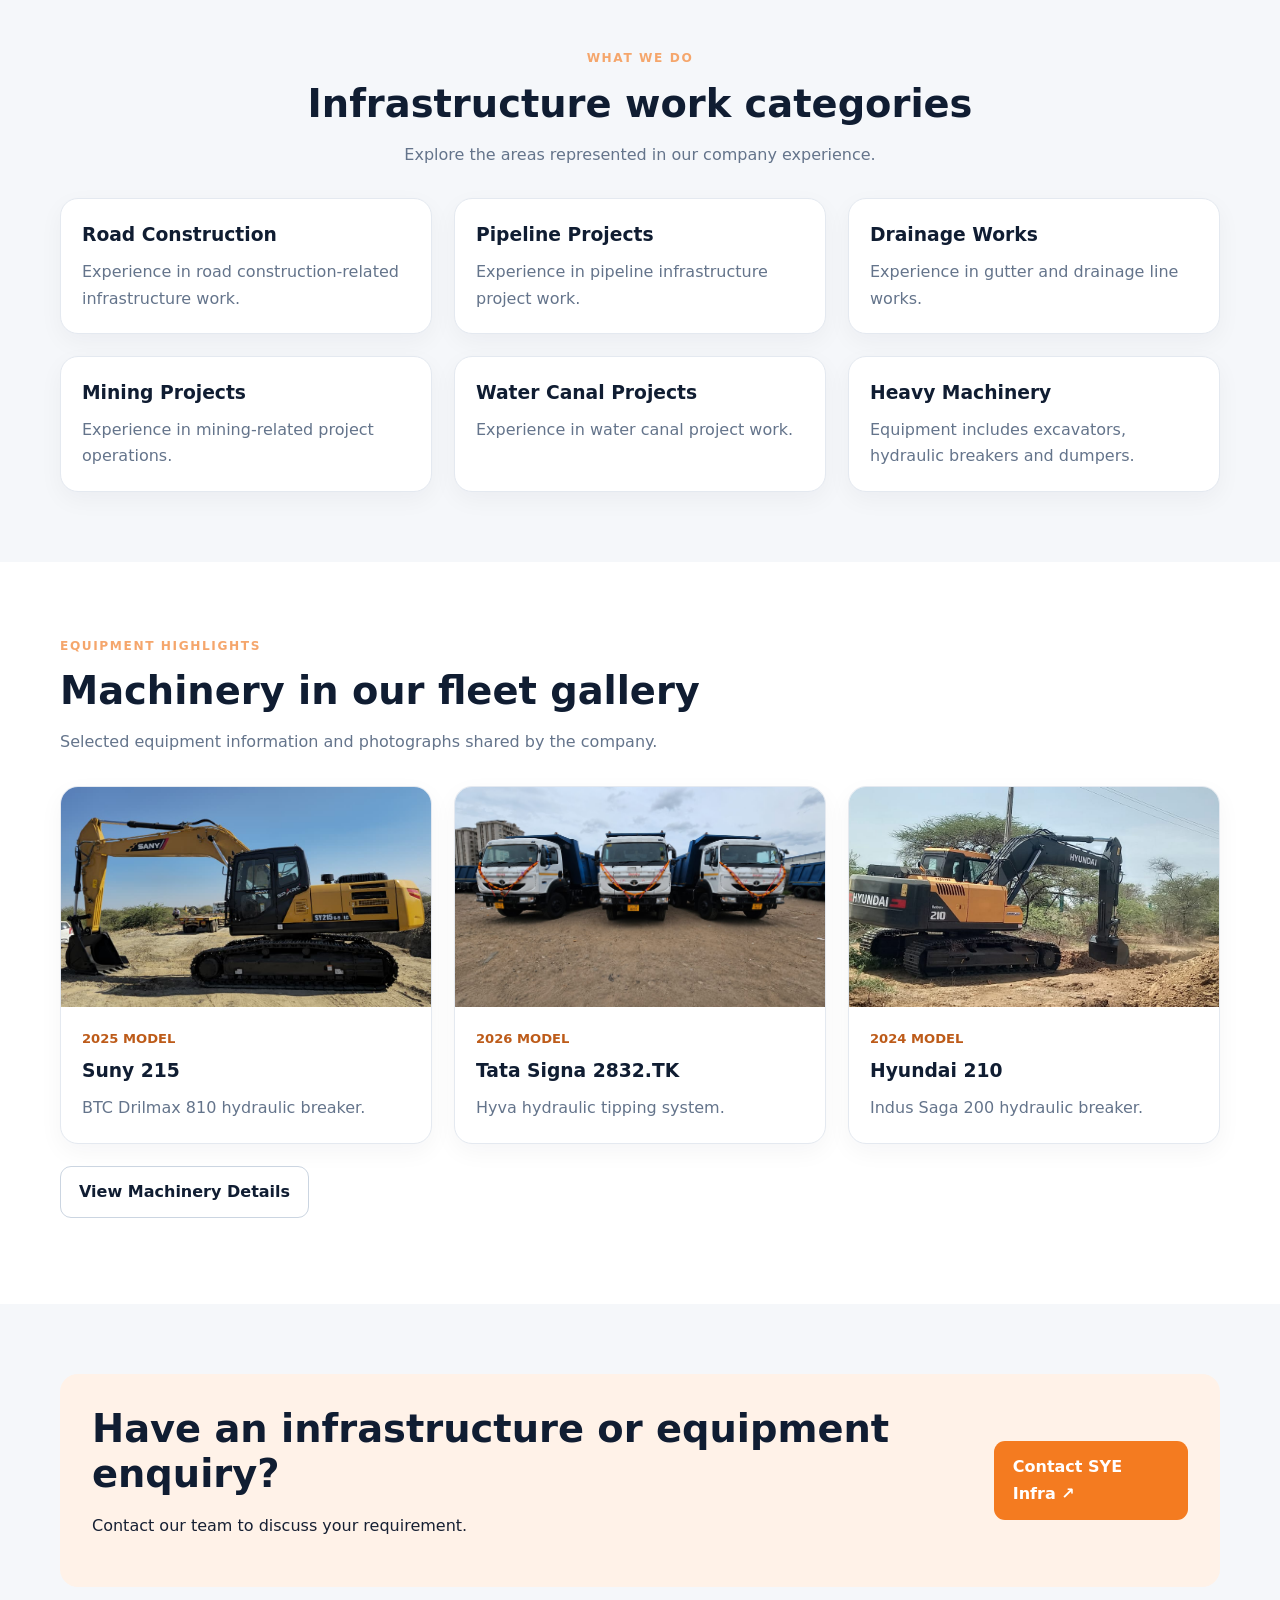
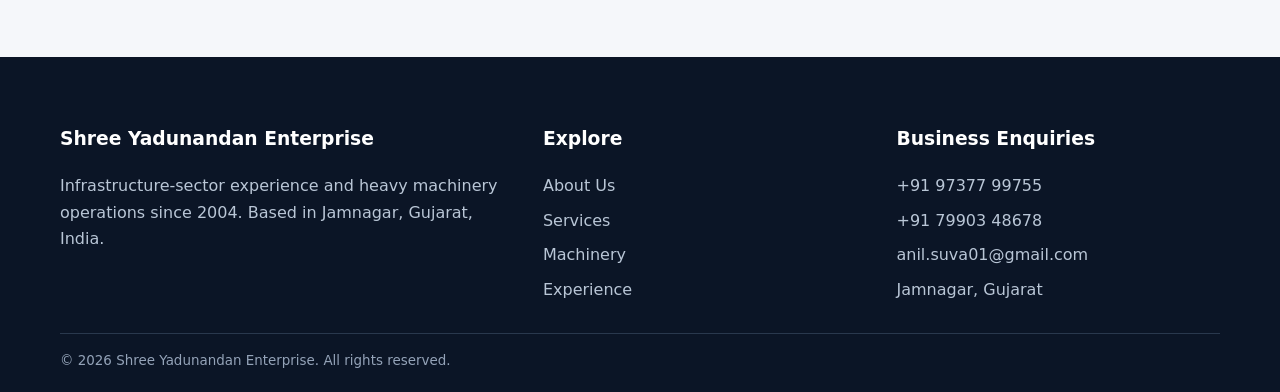
==== commit fef613ba: "update" ====
--- a/index.html
+++ b/index.html
@@ -176,6 +176,76 @@
                 loading="lazy"
                 >
 
+                <img
+                class="hero-slide is-active"
+                src="/images/sany215-2.jpg"
+                alt=""
+                fetchpriority="high"
+                >
+
+                <img
+                class="hero-slide"
+                src="/images/hyundai210-2.jpg"
+                alt=""
+                loading="lazy"
+                >
+
+                <img
+                class="hero-slide"
+                src="/images/hyundai210-m2-2.jpg"
+                alt=""
+                loading="lazy"
+                >
+
+                <img
+                class="hero-slide"
+                src="/images/hyundai210-m3-2.jpg"
+                alt=""
+                loading="lazy"
+                >
+
+                <img
+                class="hero-slide"
+                src="/images/hayva2.jpg"
+                alt=""
+                loading="lazy"
+                >
+
+                <img
+                class="hero-slide is-active"
+                src="/images/sany215-3.jpg"
+                alt=""
+                fetchpriority="high"
+                >
+
+                <img
+                class="hero-slide"
+                src="/images/hyundai210-3.jpg"
+                alt=""
+                loading="lazy"
+                >
+
+                <img
+                class="hero-slide"
+                src="/images/hyundai210-m2-3.jpg"
+                alt=""
+                loading="lazy"
+                >
+
+                <img
+                class="hero-slide"
+                src="/images/hyundai210-m3-3.jpg"
+                alt=""
+                loading="lazy"
+                >
+
+                <img
+                class="hero-slide"
+                src="/images/hayva3.jpg"
+                alt=""
+                loading="lazy"
+                >
+
             </div>
 
             <!-- Dark Overlay -->
@@ -231,6 +301,16 @@
                 <button class="hero-dot" type="button" aria-label="Slide 3"></button>
                 <button class="hero-dot" type="button" aria-label="Slide 4"></button>
                 <button class="hero-dot" type="button" aria-label="Slide 5"></button>
+                <button class="hero-dot" type="button" aria-label="Slide 6"></button>
+                <button class="hero-dot" type="button" aria-label="Slide 7"></button>
+                <button class="hero-dot" type="button" aria-label="Slide 8"></button>
+                <button class="hero-dot" type="button" aria-label="Slide 9"></button>
+                <button class="hero-dot" type="button" aria-label="Slide 10"></button>
+                <button class="hero-dot" type="button" aria-label="Slide 11"></button>
+                <button class="hero-dot" type="button" aria-label="Slide 12"></button>
+                <button class="hero-dot" type="button" aria-label="Slide 13"></button>
+                <button class="hero-dot" type="button" aria-label="Slide 14"></button>
+                <button class="hero-dot" type="button" aria-label="Slide 15"></button>
 
                 </div>
 
--- a/assets/css/site.css
+++ b/assets/css/site.css
@@ -1167,3 +1167,370 @@
     transition: none;
   }
 }
+
+
+/* =========================================
+   SYE INFRA - MACHINERY PROFESSIONAL SLIDER
+   ========================================= */
+
+/* Main slider container */
+
+.machinery-gallery {
+  position: relative;
+  width: 100%;
+  height: 270px;
+  overflow: hidden;
+  background: #101d32;
+  border-radius: 12px 12px 0 0;
+  isolation: isolate;
+}
+
+/* Slides wrapper */
+
+.machinery-gallery-slides {
+  position: absolute;
+  inset: 0;
+  width: 100%;
+  height: 100%;
+}
+
+/* Individual images */
+
+
+.machinery-gallery-slide {
+  position: absolute;
+  inset: 0;
+  display: block;
+  width: 100%;
+  height: 100%;
+  margin: 0;
+  object-fit: contain;
+  object-position: center;
+  background: #101d32;
+  opacity: 0;
+  visibility: hidden;
+  transition:
+    opacity 1s ease-in-out,
+    visibility 1s ease-in-out;
+}
+
+.machinery-gallery-slide.is-active {
+  opacity: 1;
+  visibility: visible;
+}
+
+/* Previous and Next arrows */
+
+.machinery-gallery-arrow {
+  position: absolute;
+  top: 50%;
+  z-index: 3;
+  width: 40px;
+  height: 40px;
+  padding: 0;
+  display: flex;
+  align-items: center;
+  justify-content: center;
+  transform: translateY(-50%);
+  border: 1px solid rgba(255,255,255,0.45);
+  border-radius: 50%;
+  background: rgba(12, 25, 43, 0.72);
+  color: #fff;
+  font-size: 19px;
+  cursor: pointer;
+  transition:
+    background 0.25s ease,
+    transform 0.25s ease;
+}
+
+.machinery-gallery-arrow:hover {
+  background: #d69a35;
+  color: #101d32;
+}
+
+.machinery-gallery-arrow:focus-visible,
+.machinery-gallery-dots button:focus-visible {
+  outline: 3px solid #d69a35;
+  outline-offset: 3px;
+}
+
+.machinery-gallery-arrow.prev {
+  left: 14px;
+}
+
+.machinery-gallery-arrow.next {
+  right: 14px;
+}
+
+/* Navigation dots */
+
+.machinery-gallery-dots {
+  position: absolute;
+  left: 50%;
+  bottom: 14px;
+  z-index: 3;
+  display: flex;
+  align-items: center;
+  justify-content: center;
+  gap: 9px;
+  transform: translateX(-50%);
+  padding: 7px 12px;
+  border-radius: 30px;
+  background: rgba(12, 25, 43, 0.58);
+}
+
+.machinery-gallery-dots button {
+  width: 9px;
+  height: 9px;
+  min-width: 9px;
+  padding: 0;
+  border: 0;
+  border-radius: 50%;
+  background: rgba(255,255,255,0.65);
+  cursor: pointer;
+  transition:
+    width 0.25s ease,
+    background 0.25s ease;
+}
+
+.machinery-gallery-dots button.is-active {
+  width: 23px;
+  border-radius: 10px;
+  background: #d69a35;
+}
+
+/* Card layout */
+
+.card .machinery-gallery + .card-body {
+  padding-top: 22px;
+}
+
+/* Tablet */
+
+@media (max-width: 768px) {
+
+  .machinery-gallery {
+    height: 245px;
+  }
+
+  .machinery-gallery-arrow {
+    width: 36px;
+    height: 36px;
+    font-size: 17px;
+  }
+
+}
+
+/* Mobile */
+
+@media (max-width: 480px) {
+
+  .machinery-gallery {
+    height: 225px;
+    border-radius: 10px 10px 0 0;
+  }
+
+  .machinery-gallery-arrow {
+    width: 34px;
+    height: 34px;
+    font-size: 16px;
+  }
+
+  .machinery-gallery-arrow.prev {
+    left: 9px;
+  }
+
+  .machinery-gallery-arrow.next {
+    right: 9px;
+  }
+
+  .machinery-gallery-dots {
+    bottom: 10px;
+    gap: 7px;
+  }
+
+}
+
+/* Reduced motion accessibility */
+
+@media (prefers-reduced-motion: reduce) {
+
+  .machinery-gallery-slide,
+  .machinery-gallery-arrow,
+  .machinery-gallery-dots button {
+    transition: none;
+  }
+
+}
+
+/* FIX: Show complete machinery photos without cropping */
+
+.card .machinery-gallery-slide {
+  width: 100% !important;
+  height: 100% !important;
+  max-width: 100%;
+  object-fit: contain !important;
+  object-position: center center !important;
+  background: #101d32;
+}
+
+/* Keep the full image area visible */
+.machinery-gallery {
+  height: 320px;
+  background: #101d32;
+}
+
+@media (max-width: 768px) {
+  .machinery-gallery {
+    height: 280px;
+  }
+}
+
+@media (max-width: 480px) {
+  .machinery-gallery {
+    height: 250px;
+  }
+}
+
+/* Center the last service card when the number of cards is odd */
+
+.services-grid > .card:last-child:nth-child(odd) {
+  grid-column: 1 / -1;
+  justify-self: center;
+  width: 100%;
+  max-width: 490px;
+}
+
+/* Center the last machinery card */
+
+.machinery-grid > .card:last-child:nth-child(odd) {
+  grid-column: 1 / -1;
+  justify-self: center;
+  width: 100%;
+  max-width: 490px;
+}
+
+
+/* =========================================
+   SERVICES - PROFESSIONAL DETAILS CARDS
+   ========================================= */
+
+.services-grid {
+  align-items: stretch;
+}
+
+.service-card {
+  position: relative;
+  overflow: hidden;
+  background: #ffffff;
+  border: 1px solid #e2e8f0;
+  border-radius: 16px;
+  transition:
+    transform 0.3s ease,
+    box-shadow 0.3s ease,
+    border-color 0.3s ease;
+}
+
+/* Orange top accent */
+.service-card::before {
+  content: "";
+  position: absolute;
+  top: 0;
+  left: 0;
+  width: 100%;
+  height: 4px;
+  background: #e49b2f;
+  transform: scaleX(0);
+  transform-origin: left;
+  transition: transform 0.3s ease;
+}
+
+.service-card:hover {
+  transform: translateY(-8px);
+  border-color: #e49b2f;
+  box-shadow: 0 16px 35px rgba(16, 29, 50, 0.12);
+}
+
+.service-card:hover::before {
+  transform: scaleX(1);
+}
+
+.service-card .card-body {
+  padding: 30px;
+}
+
+.service-number {
+  position: absolute;
+  top: 18px;
+  right: 24px;
+  font-size: 38px;
+  font-weight: 800;
+  color: #edf1f6;
+  line-height: 1;
+  transition: color 0.3s ease;
+}
+
+.service-card:hover .service-number {
+  color: #f8e8cc;
+}
+
+.service-label {
+  display: inline-block;
+  margin-bottom: 12px;
+  color: #d17d16;
+  font-size: 11px;
+  font-weight: 800;
+  letter-spacing: 1.2px;
+}
+
+.service-card h3 {
+  position: relative;
+  margin: 0 0 14px;
+  color: #101d32;
+  font-size: 21px;
+}
+
+.service-card p {
+  color: #64748b;
+  line-height: 1.8;
+  margin-bottom: 18px;
+}
+
+.service-card ul {
+  padding-left: 19px;
+  margin: 0;
+  color: #475569;
+  line-height: 2;
+}
+
+.service-card li::marker {
+  color: #e49b2f;
+}
+
+/* Center last service card */
+.services-grid > .service-card:last-child:nth-child(odd) {
+  grid-column: 1 / -1;
+  justify-self: center;
+  width: 100%;
+  max-width: 490px;
+}
+
+/* Mobile */
+@media (max-width: 768px) {
+  .service-card .card-body {
+    padding: 24px;
+  }
+
+  .service-card:hover {
+    transform: translateY(-3px);
+  }
+}
+
+/* Accessibility */
+@media (prefers-reduced-motion: reduce) {
+  .service-card,
+  .service-card::before,
+  .service-number {
+    transition: none;
+  }
+}
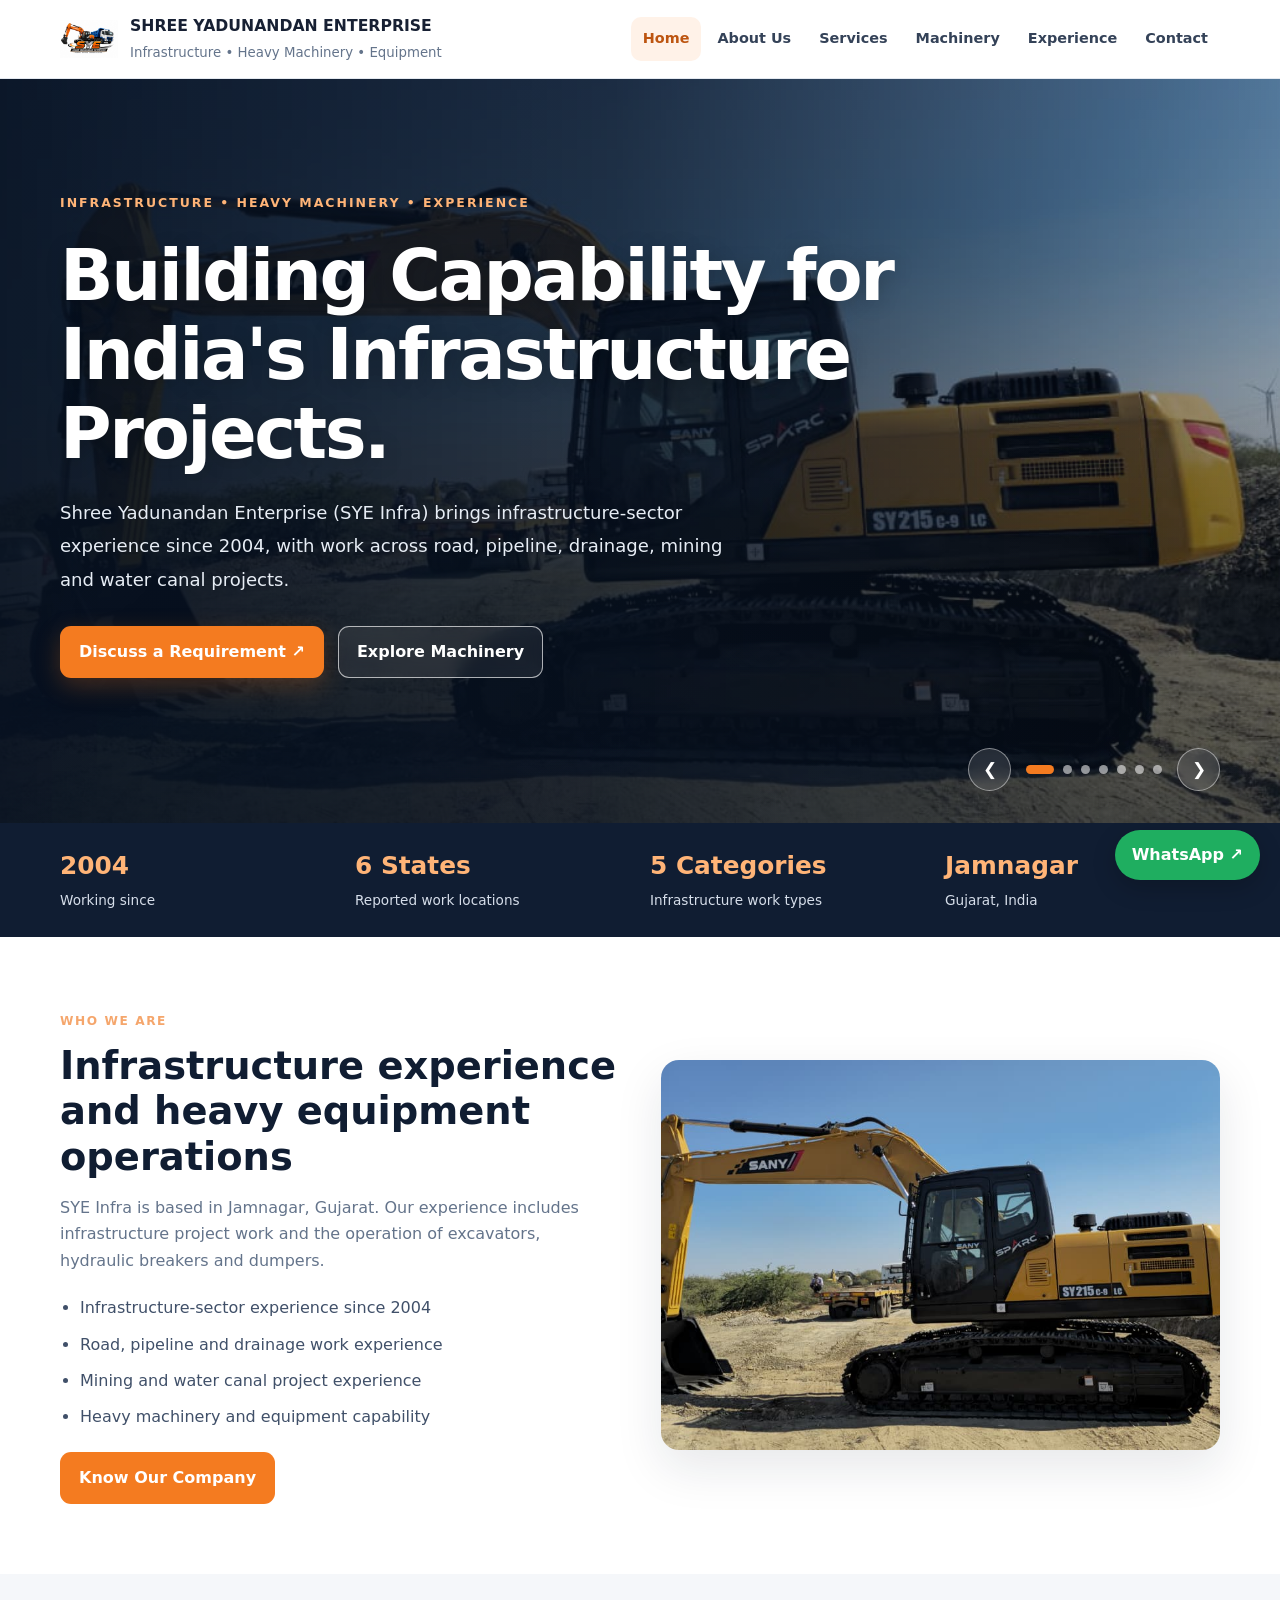
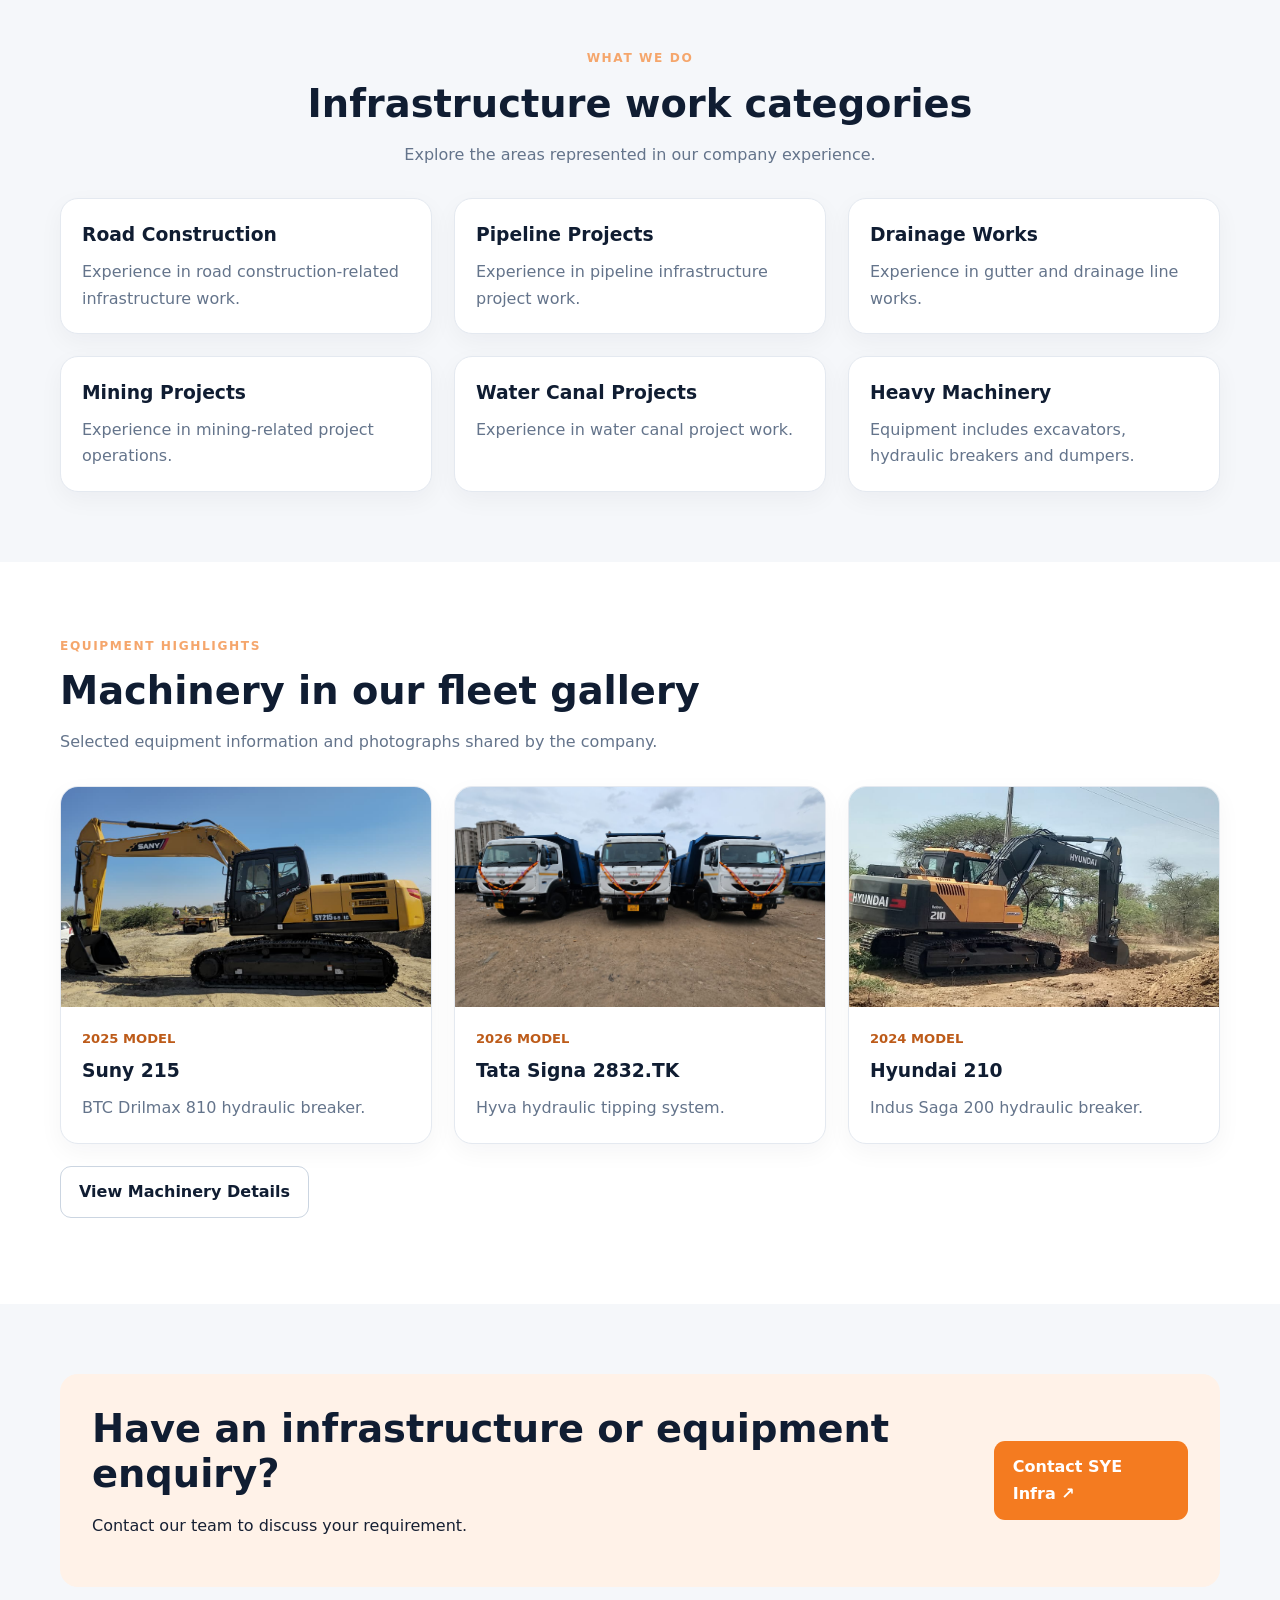
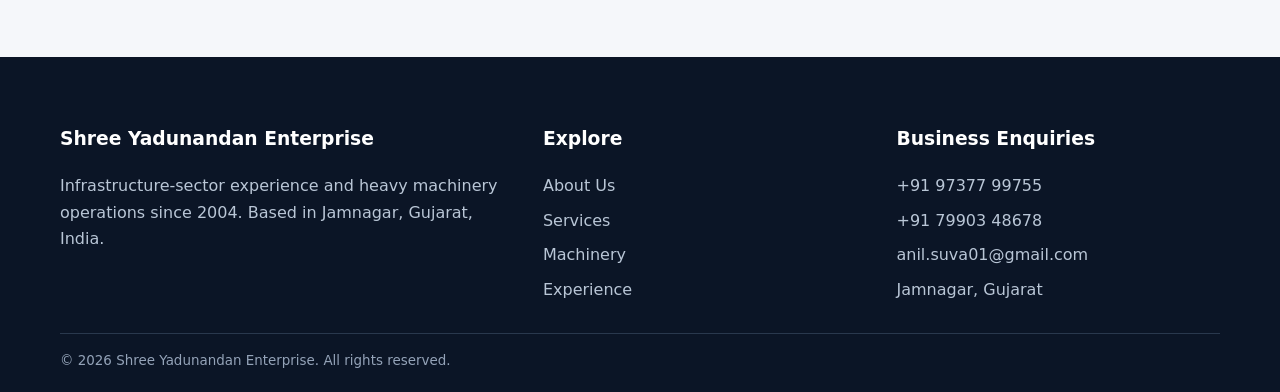
==== commit a918f0fd: "update" ====
--- a/index.html
+++ b/index.html
@@ -177,64 +177,8 @@
                 >
 
                 <img
-                class="hero-slide is-active"
-                src="/images/sany215-2.jpg"
-                alt=""
-                fetchpriority="high"
-                >
-
-                <img
-                class="hero-slide"
-                src="/images/hyundai210-2.jpg"
-                alt=""
-                loading="lazy"
-                >
-
-                <img
-                class="hero-slide"
-                src="/images/hyundai210-m2-2.jpg"
-                alt=""
-                loading="lazy"
-                >
-
-                <img
-                class="hero-slide"
-                src="/images/hyundai210-m3-2.jpg"
-                alt=""
-                loading="lazy"
-                >
-
-                <img
                 class="hero-slide"
                 src="/images/hayva2.jpg"
-                alt=""
-                loading="lazy"
-                >
-
-                <img
-                class="hero-slide is-active"
-                src="/images/sany215-3.jpg"
-                alt=""
-                fetchpriority="high"
-                >
-
-                <img
-                class="hero-slide"
-                src="/images/hyundai210-3.jpg"
-                alt=""
-                loading="lazy"
-                >
-
-                <img
-                class="hero-slide"
-                src="/images/hyundai210-m2-3.jpg"
-                alt=""
-                loading="lazy"
-                >
-
-                <img
-                class="hero-slide"
-                src="/images/hyundai210-m3-3.jpg"
                 alt=""
                 loading="lazy"
                 >
@@ -303,14 +247,6 @@
                 <button class="hero-dot" type="button" aria-label="Slide 5"></button>
                 <button class="hero-dot" type="button" aria-label="Slide 6"></button>
                 <button class="hero-dot" type="button" aria-label="Slide 7"></button>
-                <button class="hero-dot" type="button" aria-label="Slide 8"></button>
-                <button class="hero-dot" type="button" aria-label="Slide 9"></button>
-                <button class="hero-dot" type="button" aria-label="Slide 10"></button>
-                <button class="hero-dot" type="button" aria-label="Slide 11"></button>
-                <button class="hero-dot" type="button" aria-label="Slide 12"></button>
-                <button class="hero-dot" type="button" aria-label="Slide 13"></button>
-                <button class="hero-dot" type="button" aria-label="Slide 14"></button>
-                <button class="hero-dot" type="button" aria-label="Slide 15"></button>
 
                 </div>
 
@@ -410,7 +346,7 @@
 
 
                 <img
-                    src="/images/sany215-2.jpg"
+                    src="/images/sany215-1.jpg"
                     alt="Excavator and hydraulic breaker equipment"
                     loading="lazy"
                 >
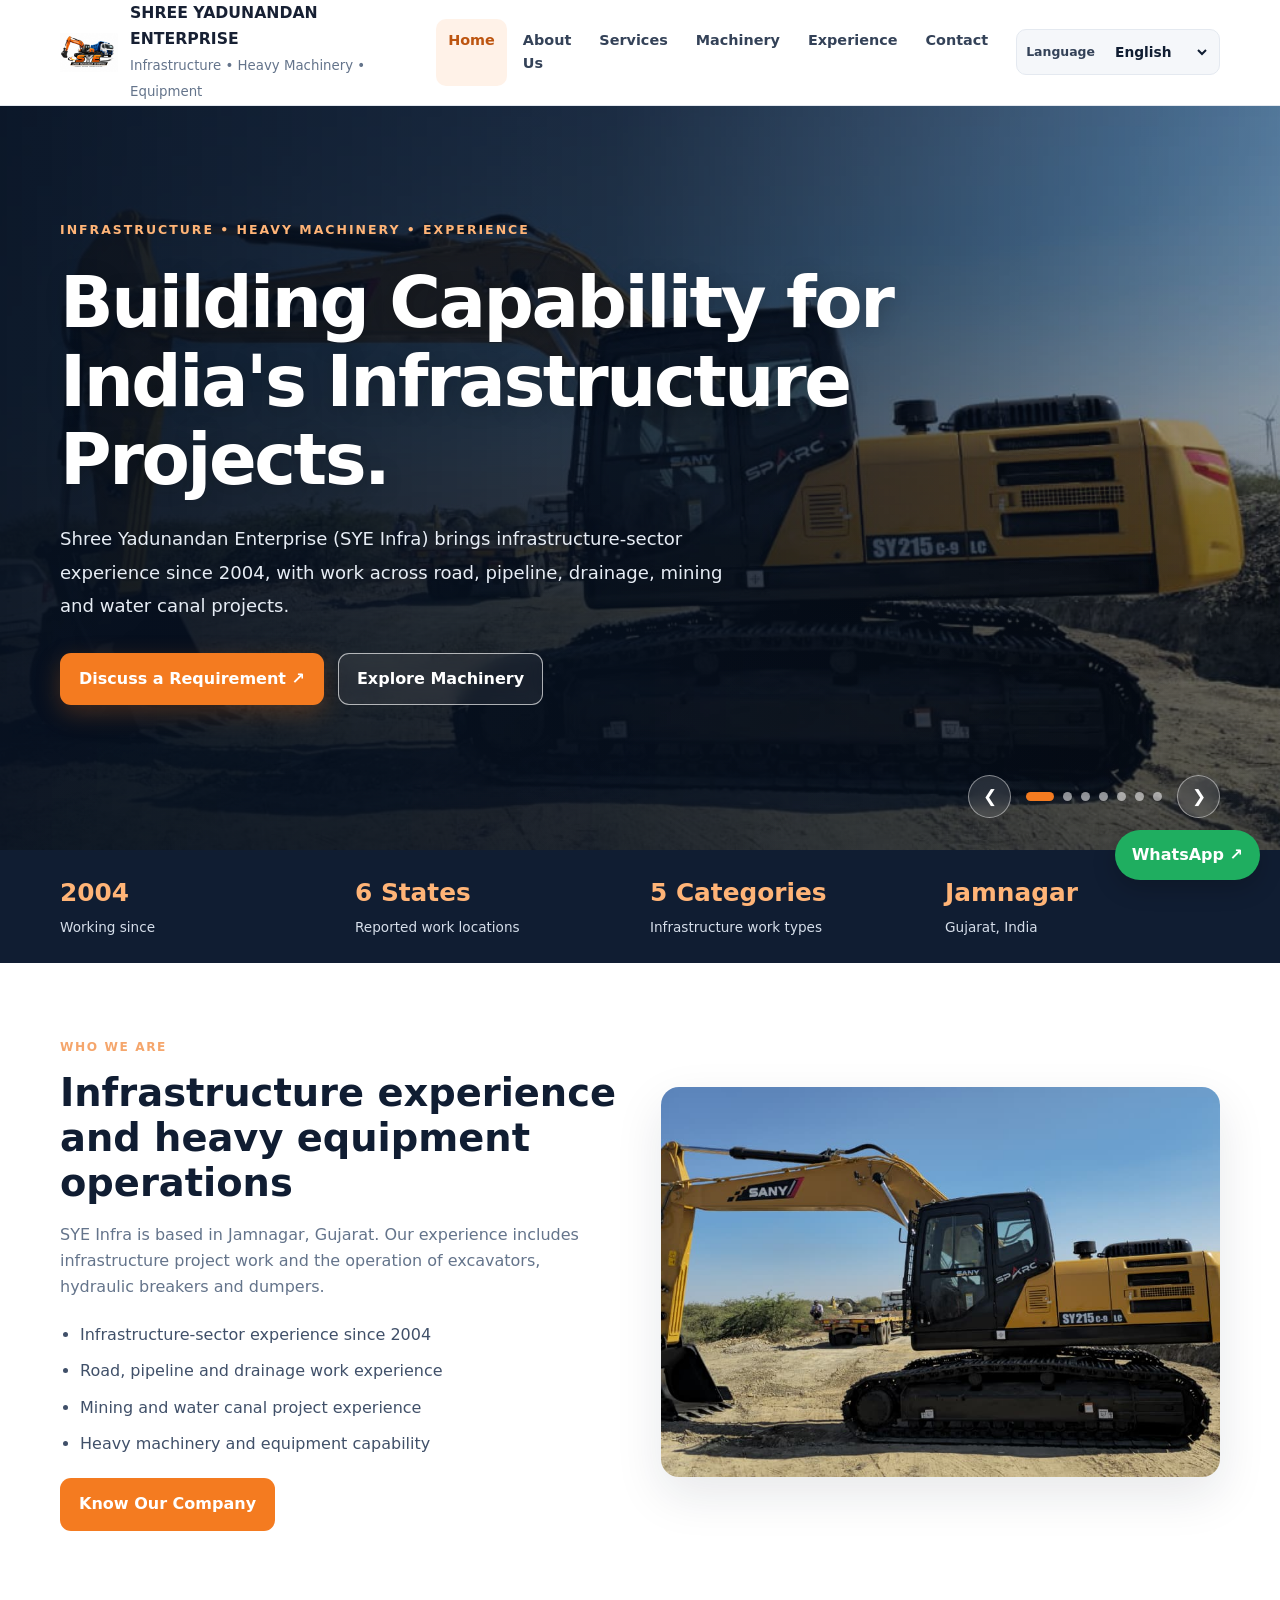
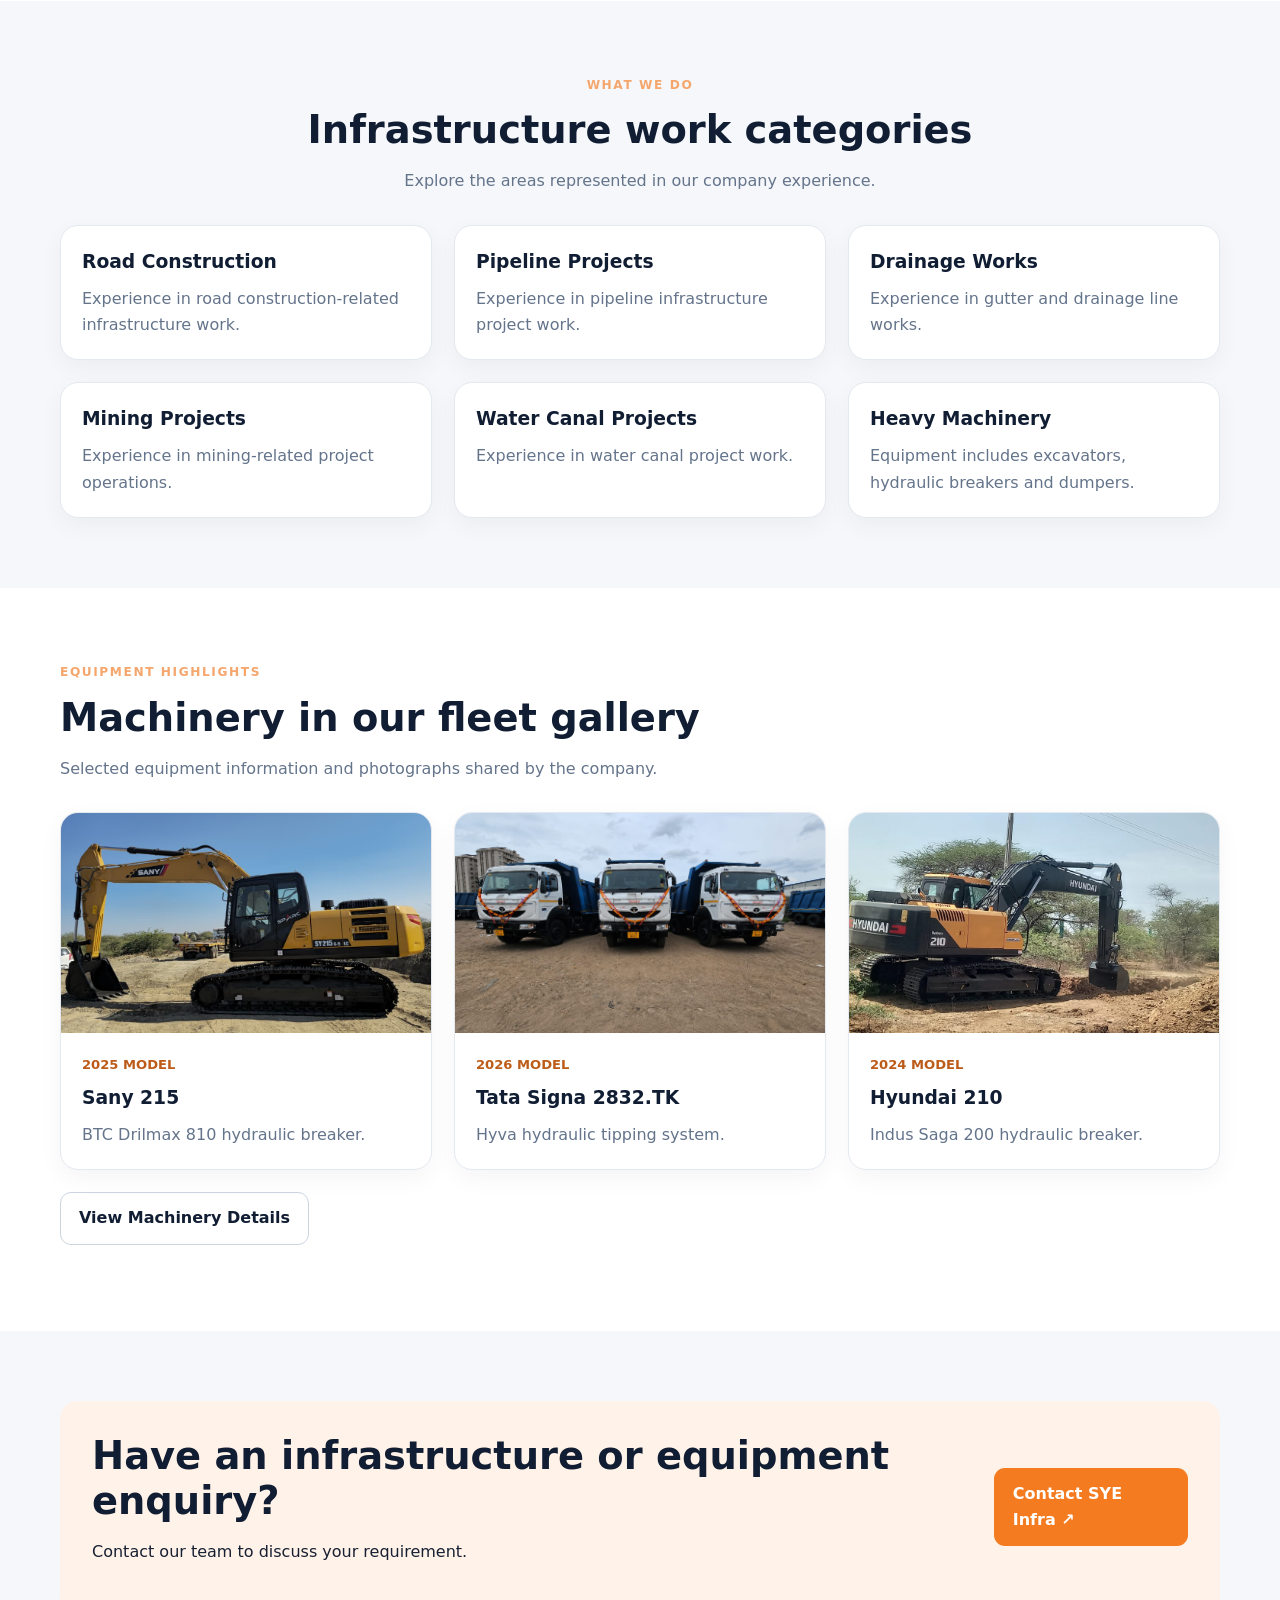
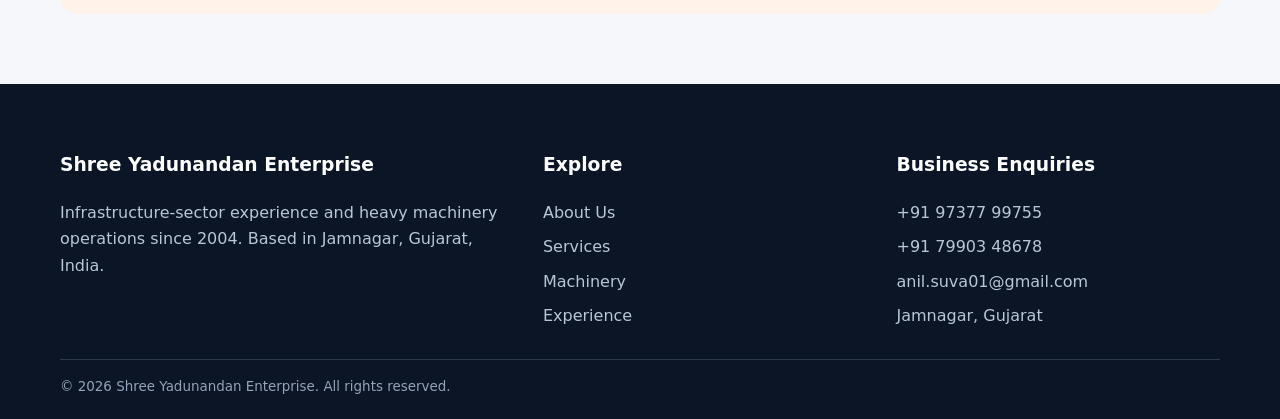
==== commit 7793f98a: "Language" ====
--- a/index.html
+++ b/index.html
@@ -1,63 +1,100 @@
 
 <!DOCTYPE html>
 <html lang="en">
+
 <head>
     <meta charset="UTF-8">
     <meta name="viewport" content="width=device-width, initial-scale=1.0">
-
     <meta name="theme-color" content="#101d32">
 
-    <meta name="description" content="Shree Yadunandan Enterprise (SYE Infra), based in Jamnagar, Gujarat, has worked in infrastructure projects and heavy machinery operations since 2004.">
-
-    <meta name="robots" content="index, follow">
-
+    <!-- English SEO: Search Engine Metadata -->
+    <title>Shree Yadunandan Enterprise | SYE Infra, Jamnagar</title>
+
+    <meta
+        name="description"
+        content="Shree Yadunandan Enterprise, sye Infra, syeinfra, Road construction, pipeline, drainage, mining and water canal works by Shree Yadunandan Enterprise (SYE Infra), based in Jamnagar, Gujarat, India. Since 2004."
+    >
+
+    <meta name="robots" content="index, follow, max-image-preview:large">
+    <meta name="googlebot" content="index, follow">
+
+    <!-- Canonical URL: English main page -->
     <link rel="canonical" href="https://syeinfra.vercel.app/">
 
+    <!-- Favicon -->
     <link rel="icon" href="/images/logo.jpg" type="image/jpeg">
 
-    <!-- Open Graph SEO -->
+    <!-- Open Graph -->
     <meta property="og:type" content="website">
+    <meta property="og:locale" content="en_IN">
     <meta property="og:site_name" content="Shree Yadunandan Enterprise">
     <meta property="og:title" content="Shree Yadunandan Enterprise | SYE Infra, Jamnagar">
-    <meta property="og:description" content="Infrastructure projects and heavy machinery operations since 2004.">
+    <meta
+        property="og:description"
+        content="Road construction, pipeline, drainage, mining and water canal works by SYE Infra in Jamnagar, Gujarat. Infrastructure experience since 2004."
+    >
     <meta property="og:url" content="https://syeinfra.vercel.app/">
     <meta property="og:image" content="https://syeinfra.vercel.app/images/sany215-1.jpg">
-
+    <meta property="og:image:alt" content="Heavy construction machinery of Shree Yadunandan Enterprise">
+
+    <!-- Twitter -->
     <meta name="twitter:card" content="summary_large_image">
-
-    <title>Shree Yadunandan Enterprise | SYE Infra, Jamnagar</title>
+    <meta name="twitter:title" content="Shree Yadunandan Enterprise | SYE Infra, Jamnagar">
+    <meta
+        name="twitter:description"
+        content="Infrastructure projects and heavy machinery operations by SYE Infra, Jamnagar, Gujarat. Experience since 2004."
+    >
+    <meta name="twitter:image" content="https://syeinfra.vercel.app/images/sany215-1.jpg">
 
     <!-- Main CSS -->
     <link rel="stylesheet" href="/assets/css/site.css">
 
-    <!-- Organization Schema -->
+    <!-- Organization and Website Structured Data -->
     <script type="application/ld+json">
     {
         "@context": "https://schema.org",
-        "@type": "Organization",
-        "name": "Shree Yadunandan Enterprise",
-        "alternateName": "SYE Infra",
-        "url": "https://syeinfra.vercel.app/",
-        "logo": "https://syeinfra.vercel.app/images/logo.jpg",
-        "foundingDate": "2004",
-        "email": "anil.suva01@gmail.com",
-        "telephone": [
-            "+91 97377 99755",
-            "+91 79903 48678"
-        ],
-        "address": {
-            "@type": "PostalAddress",
-            "addressLocality": "Jamnagar",
-            "addressRegion": "Gujarat",
-            "addressCountry": "IN"
-        }
+        "@graph": [
+            {
+                "@type": "Organization",
+                "@id": "https://syeinfra.vercel.app/#organization",
+                "name": "Shree Yadunandan Enterprise",
+                "alternateName": "SYE Infra",
+                "url": "https://syeinfra.vercel.app/",
+                "logo": {
+                    "@type": "ImageObject",
+                    "url": "https://syeinfra.vercel.app/images/logo.jpg"
+                },
+                "foundingDate": "2004",
+                "email": "anil.suva01@gmail.com",
+                "telephone": [
+                    "+91 97377 99755",
+                    "+91 79903 48678"
+                ],
+                "address": {
+                    "@type": "PostalAddress",
+                    "addressLocality": "Jamnagar",
+                    "addressRegion": "Gujarat",
+                    "addressCountry": "IN"
+                }
+            },
+            {
+                "@type": "WebSite",
+                "@id": "https://syeinfra.vercel.app/#website",
+                "url": "https://syeinfra.vercel.app/",
+                "name": "Shree Yadunandan Enterprise | SYE Infra",
+                "publisher": {
+                    "@id": "https://syeinfra.vercel.app/#organization"
+                },
+                "inLanguage": "en-IN"
+            }
+        ]
     }
     </script>
 
     <!-- Main JavaScript -->
     <script src="/assets/js/site.js" defer></script>
-
 </head>
+
 
 <body>
 
@@ -65,7 +102,7 @@
     <div class="topbar">
         <div class="container">
 
-            <span>Jamnagar, Gujarat, India</span>
+            <span data-i18n="location">Jamnagar, Gujarat, India</span>
 
             <a class="topbar-email" href="mailto:anil.suva01@gmail.com">
                 anil.suva01@gmail.com
@@ -90,7 +127,7 @@
                 <span>
                     <strong>SHREE YADUNANDAN ENTERPRISE</strong>
 
-                    <small>
+                    <small data-i18n="brandTagline">
                         Infrastructure • Heavy Machinery • Equipment
                     </small>
                 </span>
@@ -112,19 +149,33 @@
             <!-- Navigation -->
             <nav class="nav" aria-label="Main navigation">
 
-                <a href="/" aria-current="page">Home</a>
-
-                <a href="/about.html">About Us</a>
-
-                <a href="/services.html">Services</a>
-
-                <a href="/machinery.html">Machinery</a>
-
-                <a href="/experience.html">Experience</a>
-
-                <a href="/contact.html">Contact</a>
+                <a href="/" aria-current="page" data-i18n="navHome">Home</a>
+
+                <a href="/about.html" data-i18n="navAbout">About Us</a>
+
+                <a href="/services.html" data-i18n="navServices">Services</a>
+
+                <a href="/machinery.html" data-i18n="navMachinery">Machinery</a>
+
+                <a href="/experience.html" data-i18n="navExperience">Experience</a>
+
+                <a href="/contact.html" data-i18n="navContact">Contact</a>
 
             </nav>
+
+
+            <!-- LANGUAGE SELECTOR -->
+            <div class="language-selector">
+                <label for="languageSelect" data-i18n="languageLabel">
+                    Language
+                </label>
+
+                <select id="languageSelect" aria-label="Select language">
+                    <option value="en">English</option>
+                    <option value="hi">हिन्दी</option>
+                    <option value="gu">ગુજરાતી</option>
+                </select>
+            </div>
 
         </div>
 
@@ -135,134 +186,146 @@
     <main>
 
         <!-- HERO SECTION -->
-        
-        <section class="hero hero-slider" data-hero-slider aria-label="Shree Yadunandan Enterprise machinery showcase">
+        <section
+            class="hero hero-slider"
+            data-hero-slider
+            aria-label="Shree Yadunandan Enterprise machinery showcase"
+        >
 
             <!-- Background Slides -->
             <div class="hero-slides" aria-hidden="true">
 
                 <img
-                class="hero-slide is-active"
-                src="/images/sany215-1.jpg"
-                alt=""
-                fetchpriority="high"
-                >
-
-                <img
-                class="hero-slide"
-                src="/images/hyundai210-1.jpg"
-                alt=""
-                loading="lazy"
-                >
-
-                <img
-                class="hero-slide"
-                src="/images/hyundai210-m2-1.jpg"
-                alt=""
-                loading="lazy"
-                >
-
-                <img
-                class="hero-slide"
-                src="/images/hyundai210-m3-1.jpg"
-                alt=""
-                loading="lazy"
-                >
-
-                <img
-                class="hero-slide"
-                src="/images/hayva1.jpg"
-                alt=""
-                loading="lazy"
-                >
-
-                <img
-                class="hero-slide"
-                src="/images/hayva2.jpg"
-                alt=""
-                loading="lazy"
-                >
-
-                <img
-                class="hero-slide"
-                src="/images/hayva3.jpg"
-                alt=""
-                loading="lazy"
-                >
-
-            </div>
+                    class="hero-slide is-active"
+                    src="/images/sany215-1.jpg"
+                    alt=""
+                    fetchpriority="high"
+                >
+
+                <img
+                    class="hero-slide"
+                    src="/images/hyundai210-1.jpg"
+                    alt=""
+                    loading="lazy"
+                >
+
+                <img
+                    class="hero-slide"
+                    src="/images/hyundai210-m2-1.jpg"
+                    alt=""
+                    loading="lazy"
+                >
+
+                <img
+                    class="hero-slide"
+                    src="/images/hyundai210-m2-5.jpg"
+                    alt=""
+                    loading="lazy"
+                >
+
+                <img
+                    class="hero-slide"
+                    src="/images/hayva1.jpg"
+                    alt=""
+                    loading="lazy"
+                >
+
+                <img
+                    class="hero-slide"
+                    src="/images/hayva2.jpg"
+                    alt=""
+                    loading="lazy"
+                >
+
+                <img
+                    class="hero-slide"
+                    src="/images/hayva3.jpg"
+                    alt=""
+                    loading="lazy"
+                >
+
+            </div>
+
 
             <!-- Dark Overlay -->
             <div class="hero-overlay" aria-hidden="true"></div>
 
+
             <!-- Hero Content -->
             <div class="container hero-content">
 
-                <span class="eyebrow">
-                INFRASTRUCTURE • HEAVY MACHINERY • EXPERIENCE
+                <span class="eyebrow" data-i18n="heroEyebrow">
+                    INFRASTRUCTURE • HEAVY MACHINERY • EXPERIENCE
                 </span>
 
-                <h1>
-                Building Capability for India's Infrastructure Projects.
+                <h1 data-i18n="heroTitle">
+                    Building Capability for India's Infrastructure Projects.
                 </h1>
 
-                <p>
-                Shree Yadunandan Enterprise (SYE Infra) brings
-                infrastructure-sector experience since 2004,
-                with work across road, pipeline, drainage,
-                mining and water canal projects.
+                <p data-i18n="heroDescription">
+                    Shree Yadunandan Enterprise (SYE Infra) brings
+                    infrastructure-sector experience since 2004,
+                    with work across road, pipeline, drainage,
+                    mining and water canal projects.
                 </p>
 
                 <div class="actions">
 
-                <a href="/contact.html" class="btn btn-primary">
-                    Discuss a Requirement ↗
-                </a>
-
-                <a href="/machinery.html" class="btn btn-outline hero-outline">
-                    Explore Machinery
-                </a>
-
-                </div>
-
-            </div>
+                    <a
+                        href="/contact.html"
+                        class="btn btn-primary"
+                        data-i18n="heroButton1"
+                    >
+                        Discuss a Requirement ↗
+                    </a>
+
+                    <a
+                        href="/machinery.html"
+                        class="btn btn-outline hero-outline"
+                        data-i18n="heroButton2"
+                    >
+                        Explore Machinery
+                    </a>
+
+                </div>
+
+            </div>
+
 
             <!-- Slider Controls -->
             <div class="hero-controls">
 
                 <button
-                class="hero-arrow hero-prev"
-                type="button"
-                aria-label="Previous slide"
-                >
-                &#10094;
+                    class="hero-arrow hero-prev"
+                    type="button"
+                    aria-label="Previous slide"
+                >
+                    &#10094;
                 </button>
 
                 <div class="hero-dots" aria-label="Choose slide">
 
-                <button class="hero-dot is-active" type="button" aria-label="Slide 1" aria-current="true"></button>
-                <button class="hero-dot" type="button" aria-label="Slide 2"></button>
-                <button class="hero-dot" type="button" aria-label="Slide 3"></button>
-                <button class="hero-dot" type="button" aria-label="Slide 4"></button>
-                <button class="hero-dot" type="button" aria-label="Slide 5"></button>
-                <button class="hero-dot" type="button" aria-label="Slide 6"></button>
-                <button class="hero-dot" type="button" aria-label="Slide 7"></button>
+                    <button class="hero-dot is-active" type="button" aria-label="Slide 1" aria-current="true"></button>
+                    <button class="hero-dot" type="button" aria-label="Slide 2"></button>
+                    <button class="hero-dot" type="button" aria-label="Slide 3"></button>
+                    <button class="hero-dot" type="button" aria-label="Slide 4"></button>
+                    <button class="hero-dot" type="button" aria-label="Slide 5"></button>
+                    <button class="hero-dot" type="button" aria-label="Slide 6"></button>
+                    <button class="hero-dot" type="button" aria-label="Slide 7"></button>
 
                 </div>
 
                 <button
-                class="hero-arrow hero-next"
-                type="button"
-                aria-label="Next slide"
-                >
-                &#10095;
+                    class="hero-arrow hero-next"
+                    type="button"
+                    aria-label="Next slide"
+                >
+                    &#10095;
                 </button>
 
             </div>
 
         </section>
-
-
 
 
         <!-- COMPANY HIGHLIGHTS -->
@@ -272,28 +335,27 @@
 
                 <div>
                     <strong>2004</strong>
-                    <span>Working since</span>
+                    <span data-i18n="trustSince">Working since</span>
                 </div>
 
                 <div>
                     <strong>6 States</strong>
-                    <span>Reported work locations</span>
+                    <span data-i18n="trustStates">Reported work locations</span>
                 </div>
 
                 <div>
                     <strong>5 Categories</strong>
-                    <span>Infrastructure work types</span>
+                    <span data-i18n="trustCategories">Infrastructure work types</span>
                 </div>
 
                 <div>
                     <strong>Jamnagar</strong>
-                    <span>Gujarat, India</span>
+                    <span data-i18n="trustLocation">Gujarat, India</span>
                 </div>
 
             </div>
 
         </section>
-
 
 
         <!-- ABOUT PREVIEW -->
@@ -303,15 +365,15 @@
 
                 <div>
 
-                    <span class="kicker">
+                    <span class="kicker" data-i18n="aboutKicker">
                         Who we are
                     </span>
 
-                    <h2>
+                    <h2 data-i18n="aboutTitle">
                         Infrastructure experience and heavy equipment operations
                     </h2>
 
-                    <p class="lead">
+                    <p class="lead" data-i18n="aboutDescription">
                         SYE Infra is based in Jamnagar, Gujarat.
                         Our experience includes infrastructure project
                         work and the operation of excavators,
@@ -320,25 +382,29 @@
 
                     <ul class="checks">
 
-                        <li>
+                        <li data-i18n="aboutPoint1">
                             Infrastructure-sector experience since 2004
                         </li>
 
-                        <li>
+                        <li data-i18n="aboutPoint2">
                             Road, pipeline and drainage work experience
                         </li>
 
-                        <li>
+                        <li data-i18n="aboutPoint3">
                             Mining and water canal project experience
                         </li>
 
-                        <li>
+                        <li data-i18n="aboutPoint4">
                             Heavy machinery and equipment capability
                         </li>
 
                     </ul>
 
-                    <a href="/about.html" class="btn btn-primary">
+                    <a
+                        href="/about.html"
+                        class="btn btn-primary"
+                        data-i18n="aboutButton"
+                    >
                         Know Our Company
                     </a>
 
@@ -356,7 +422,6 @@
         </section>
 
 
-
         <!-- SERVICES -->
         <section class="section soft">
 
@@ -364,15 +429,15 @@
 
                 <div class="section-head center">
 
-                    <span class="kicker">
+                    <span class="kicker" data-i18n="servicesKicker">
                         What we do
                     </span>
 
-                    <h2>
+                    <h2 data-i18n="servicesTitle">
                         Infrastructure work categories
                     </h2>
 
-                    <p>
+                    <p data-i18n="servicesDescription">
                         Explore the areas represented in our company experience.
                     </p>
 
@@ -381,113 +446,70 @@
 
                 <div class="grid three">
 
-
-                    <article class="card">
-
-                        <div class="card-body">
-
-                            <h3>Road Construction</h3>
-
-                            <p>
-                                Experience in road construction-related
-                                infrastructure work.
-                            </p>
-
-                        </div>
-
-                    </article>
-
-
-
-                    <article class="card">
-
-                        <div class="card-body">
-
-                            <h3>Pipeline Projects</h3>
-
-                            <p>
-                                Experience in pipeline infrastructure
-                                project work.
-                            </p>
-
-                        </div>
-
-                    </article>
-
-
-
-                    <article class="card">
-
-                        <div class="card-body">
-
-                            <h3>Drainage Works</h3>
-
-                            <p>
-                                Experience in gutter and drainage
-                                line works.
-                            </p>
-
-                        </div>
-
-                    </article>
-
-
-
-                    <article class="card">
-
-                        <div class="card-body">
-
-                            <h3>Mining Projects</h3>
-
-                            <p>
-                                Experience in mining-related
-                                project operations.
-                            </p>
-
-                        </div>
-
-                    </article>
-
-
-
-                    <article class="card">
-
-                        <div class="card-body">
-
-                            <h3>Water Canal Projects</h3>
-
-                            <p>
+                    <article class="card">
+                        <div class="card-body">
+                            <h3 data-i18n="serviceRoadTitle">Road Construction</h3>
+                            <p data-i18n="serviceRoadDescription">
+                                Experience in road construction-related infrastructure work.
+                            </p>
+                        </div>
+                    </article>
+
+
+                    <article class="card">
+                        <div class="card-body">
+                            <h3 data-i18n="servicePipelineTitle">Pipeline Projects</h3>
+                            <p data-i18n="servicePipelineDescription">
+                                Experience in pipeline infrastructure project work.
+                            </p>
+                        </div>
+                    </article>
+
+
+                    <article class="card">
+                        <div class="card-body">
+                            <h3 data-i18n="serviceDrainageTitle">Drainage Works</h3>
+                            <p data-i18n="serviceDrainageDescription">
+                                Experience in gutter and drainage line works.
+                            </p>
+                        </div>
+                    </article>
+
+
+                    <article class="card">
+                        <div class="card-body">
+                            <h3 data-i18n="serviceMiningTitle">Mining Projects</h3>
+                            <p data-i18n="serviceMiningDescription">
+                                Experience in mining-related project operations.
+                            </p>
+                        </div>
+                    </article>
+
+
+                    <article class="card">
+                        <div class="card-body">
+                            <h3 data-i18n="serviceCanalTitle">Water Canal Projects</h3>
+                            <p data-i18n="serviceCanalDescription">
                                 Experience in water canal project work.
                             </p>
-
-                        </div>
-
-                    </article>
-
-
-
-                    <article class="card">
-
-                        <div class="card-body">
-
-                            <h3>Heavy Machinery</h3>
-
-                            <p>
-                                Equipment includes excavators,
-                                hydraulic breakers and dumpers.
-                            </p>
-
-                        </div>
-
-                    </article>
-
+                        </div>
+                    </article>
+
+
+                    <article class="card">
+                        <div class="card-body">
+                            <h3 data-i18n="serviceMachineryTitle">Heavy Machinery</h3>
+                            <p data-i18n="serviceMachineryDescription">
+                                Equipment includes excavators, hydraulic breakers and dumpers.
+                            </p>
+                        </div>
+                    </article>
 
                 </div>
 
             </div>
 
         </section>
-
 
 
         <!-- MACHINERY HIGHLIGHTS -->
@@ -497,50 +519,45 @@
 
                 <div class="section-head">
 
-                    <span class="kicker">
+                    <span class="kicker" data-i18n="machineryKicker">
                         Equipment highlights
                     </span>
 
-                    <h2>
+                    <h2 data-i18n="machineryTitle">
                         Machinery in our fleet gallery
                     </h2>
 
-                    <p>
-                        Selected equipment information and photographs
-                        shared by the company.
+                    <p data-i18n="machineryDescription">
+                        Selected equipment information and photographs shared by the company.
                     </p>
 
                 </div>
 
 
                 <div class="grid three">
-
 
                     <!-- Machine 1 -->
                     <article class="card">
 
                         <img
                             src="/images/sany215-1.jpg"
-                            alt="Suny 215 excavator"
+                            alt="Sany 215 excavator"
                             loading="lazy"
                         >
 
                         <div class="card-body">
 
-                            <div class="meta">
-                                2025 MODEL
-                            </div>
-
-                            <h3>Suny 215</h3>
-
-                            <p>
+                            <div class="meta">2025 MODEL</div>
+
+                            <h3>Sany 215</h3>
+
+                            <p data-i18n="machine1Description">
                                 BTC Drilmax 810 hydraulic breaker.
                             </p>
 
                         </div>
 
                     </article>
-
 
 
                     <!-- Machine 2 -->
@@ -554,20 +571,17 @@
 
                         <div class="card-body">
 
-                            <div class="meta">
-                                2026 MODEL
-                            </div>
+                            <div class="meta">2026 MODEL</div>
 
                             <h3>Tata Signa 2832.TK</h3>
 
-                            <p>
+                            <p data-i18n="machine2Description">
                                 Hyva hydraulic tipping system.
                             </p>
 
                         </div>
 
                     </article>
-
 
 
                     <!-- Machine 3 -->
@@ -581,13 +595,11 @@
 
                         <div class="card-body">
 
-                            <div class="meta">
-                                2024 MODEL
-                            </div>
+                            <div class="meta">2024 MODEL</div>
 
                             <h3>Hyundai 210</h3>
 
-                            <p>
+                            <p data-i18n="machine3Description">
                                 Indus Saga 200 hydraulic breaker.
                             </p>
 
@@ -595,13 +607,16 @@
 
                     </article>
 
-
                 </div>
 
 
                 <p style="margin-top:22px">
 
-                    <a href="/machinery.html" class="btn btn-outline">
+                    <a
+                        href="/machinery.html"
+                        class="btn btn-outline"
+                        data-i18n="machineryButton"
+                    >
                         View Machinery Details
                     </a>
 
@@ -612,7 +627,6 @@
         </section>
 
 
-
         <!-- CONTACT CTA -->
         <section class="section soft">
 
@@ -620,18 +634,22 @@
 
                 <div>
 
-                    <h2>
+                    <h2 data-i18n="ctaTitle">
                         Have an infrastructure or equipment enquiry?
                     </h2>
 
-                    <p>
+                    <p data-i18n="ctaDescription">
                         Contact our team to discuss your requirement.
                     </p>
 
                 </div>
 
 
-                <a href="/contact.html" class="btn btn-primary">
+                <a
+                    href="/contact.html"
+                    class="btn btn-primary"
+                    data-i18n="ctaButton"
+                >
                     Contact SYE Infra ↗
                 </a>
 
@@ -639,9 +657,7 @@
 
         </section>
 
-
     </main>
-
 
 
     <!-- FOOTER -->
@@ -651,12 +667,11 @@
 
             <div class="footgrid">
 
-
                 <div>
 
                     <h3>Shree Yadunandan Enterprise</h3>
 
-                    <p>
+                    <p data-i18n="footerDescription">
                         Infrastructure-sector experience and
                         heavy machinery operations since 2004.
                         Based in Jamnagar, Gujarat, India.
@@ -665,30 +680,28 @@
                 </div>
 
 
-
-                <div>
-
-                    <h3>Explore</h3>
+                <div>
+
+                    <h3 data-i18n="footerExplore">Explore</h3>
 
                     <div class="links">
 
-                        <a href="/about.html">About Us</a>
-
-                        <a href="/services.html">Services</a>
-
-                        <a href="/machinery.html">Machinery</a>
-
-                        <a href="/experience.html">Experience</a>
+                        <a href="/about.html" data-i18n="navAbout">About Us</a>
+
+                        <a href="/services.html" data-i18n="navServices">Services</a>
+
+                        <a href="/machinery.html" data-i18n="navMachinery">Machinery</a>
+
+                        <a href="/experience.html" data-i18n="navExperience">Experience</a>
 
                     </div>
 
                 </div>
 
 
-
-                <div>
-
-                    <h3>Business Enquiries</h3>
+                <div>
+
+                    <h3 data-i18n="footerEnquiries">Business Enquiries</h3>
 
                     <div class="links">
 
@@ -709,13 +722,12 @@
                             target="_blank"
                             rel="noopener noreferrer"
                         >
-                            Jamnagar, Gujarat
+                            <span data-i18n="footerLocation">Jamnagar, Gujarat</span>
                         </a>
 
                     </div>
 
                 </div>
-
 
             </div>
 
@@ -724,14 +736,13 @@
 
                 © <span data-year>2026</span>
                 Shree Yadunandan Enterprise.
-                All rights reserved.
+                <span data-i18n="copyright">All rights reserved.</span>
 
             </div>
 
         </div>
 
     </footer>
-
 
 
     <!-- FLOATING WHATSAPP BUTTON -->
@@ -740,6 +751,7 @@
         href="https://wa.me/917990348678"
         target="_blank"
         rel="noopener noreferrer"
+        data-i18n="whatsapp"
     >
         WhatsApp ↗
     </a>
--- a/assets/css/site.css
+++ b/assets/css/site.css
@@ -1534,3 +1534,251 @@
     transition: none;
   }
 }
+
+
+/* =========================================
+   EXPERIENCE - PROFESSIONAL HOVER EFFECT
+   ========================================= */
+
+.experience-section .stat,
+.experience-section .grid > .card {
+  position: relative;
+  overflow: hidden;
+  border: 1px solid #e2e8f0;
+  transition:
+    transform 0.3s ease,
+    box-shadow 0.3s ease,
+    border-color 0.3s ease;
+}
+
+/* Orange top accent */
+.experience-section .stat::before,
+.experience-section .grid > .card::before {
+  content: "";
+  position: absolute;
+  top: 0;
+  left: 0;
+  width: 100%;
+  height: 4px;
+  background: #e49b2f;
+  transform: scaleX(0);
+  transform-origin: left;
+  transition: transform 0.3s ease;
+}
+
+/* Hover effect */
+.experience-section .stat:hover,
+.experience-section .grid > .card:hover {
+  transform: translateY(-7px);
+  border-color: #e49b2f;
+  box-shadow: 0 14px 32px rgba(16, 29, 50, 0.12);
+}
+
+/* Show orange accent */
+.experience-section .stat:hover::before,
+.experience-section .grid > .card:hover::before {
+  transform: scaleX(1);
+}
+
+/* Smooth heading transition */
+.experience-section .stat strong,
+.experience-section .grid > .card h3 {
+  transition: color 0.3s ease;
+}
+
+.experience-section .stat:hover strong,
+.experience-section .grid > .card:hover h3 {
+  color: #d17d16;
+}
+
+/* Mobile adjustment */
+@media (max-width: 768px) {
+  .experience-section .stat:hover,
+  .experience-section .grid > .card:hover {
+    transform: translateY(-3px);
+  }
+}
+
+/* Accessibility */
+@media (prefers-reduced-motion: reduce) {
+  .experience-section .stat,
+  .experience-section .stat::before,
+  .experience-section .grid > .card,
+  .experience-section .grid > .card::before,
+  .experience-section .stat strong,
+  .experience-section .grid > .card h3 {
+    transition: none;
+  }
+}
+
+
+
+/* =========================================
+   SYE INFRA - LANGUAGE SELECTOR
+   English | Hindi | Gujarati
+   ========================================= */
+
+.language-selector {
+    display: flex;
+    align-items: center;
+    gap: 7px;
+    flex-shrink: 0;
+    padding: 6px 9px;
+    background: #f5f7fa;
+    border: 1px solid #e4e9f0;
+    border-radius: 10px;
+    transition: border-color 0.25s ease, box-shadow 0.25s ease;
+}
+
+.language-selector:hover,
+.language-selector:focus-within {
+    border-color: #f47b20;
+    box-shadow: 0 3px 12px rgba(16, 29, 50, 0.08);
+}
+
+.language-selector label {
+    color: #344258;
+    font-size: 0.78rem;
+    font-weight: 750;
+    white-space: nowrap;
+}
+
+.language-selector select {
+    max-width: 125px;
+    padding: 7px 22px 7px 9px;
+    border: 0;
+    outline: none;
+    background-color: transparent;
+    color: #101d32;
+    font-family: inherit;
+    font-size: 0.86rem;
+    font-weight: 750;
+    cursor: pointer;
+}
+
+.language-selector select option {
+    background: #ffffff;
+    color: #101d32;
+    padding: 8px;
+}
+
+.language-selector select:focus-visible {
+    outline: 2px solid #f47b20;
+    outline-offset: 3px;
+    border-radius: 4px;
+}
+
+
+/* Header spacing adjustment */
+.header-inner {
+    gap: 14px;
+}
+
+.language-selector {
+    margin-left: 2px;
+}
+
+
+/* Tablet Responsive */
+@media (max-width: 900px) {
+
+    .header-inner {
+        gap: 8px;
+    }
+
+    .language-selector {
+        padding: 5px 7px;
+        gap: 4px;
+    }
+
+    .language-selector label {
+        font-size: 0.72rem;
+    }
+
+    .language-selector select {
+        max-width: 105px;
+        font-size: 0.8rem;
+    }
+
+}
+
+
+/* Mobile Responsive */
+@media (max-width: 700px) {
+
+    .header-inner {
+        display: flex;
+        flex-wrap: wrap;
+        gap: 8px;
+        padding-top: 9px;
+        padding-bottom: 9px;
+    }
+
+    .brand {
+        flex: 1 1 auto;
+        min-width: 0;
+    }
+
+    .brand strong {
+        font-size: 0.78rem;
+    }
+
+    .brand small {
+        font-size: 0.68rem;
+    }
+
+    .nav-toggle {
+        order: 2;
+        flex-shrink: 0;
+    }
+
+    .language-selector {
+        order: 3;
+        margin-left: auto;
+        padding: 5px 9px;
+    }
+
+    .language-selector label {
+        font-size: 0.76rem;
+    }
+
+    .language-selector select {
+        max-width: 115px;
+        font-size: 0.84rem;
+    }
+
+    .nav {
+        order: 4;
+        top: 100%;
+    }
+
+}
+
+
+/* Small Mobile Screens */
+@media (max-width: 380px) {
+
+    .language-selector {
+        padding: 4px 7px;
+    }
+
+    .language-selector label {
+        font-size: 0.7rem;
+    }
+
+    .language-selector select {
+        max-width: 95px;
+        font-size: 0.78rem;
+    }
+
+}
+
+
+/* Accessibility */
+@media (prefers-reduced-motion: reduce) {
+
+    .language-selector {
+        transition: none;
+    }
+
+}
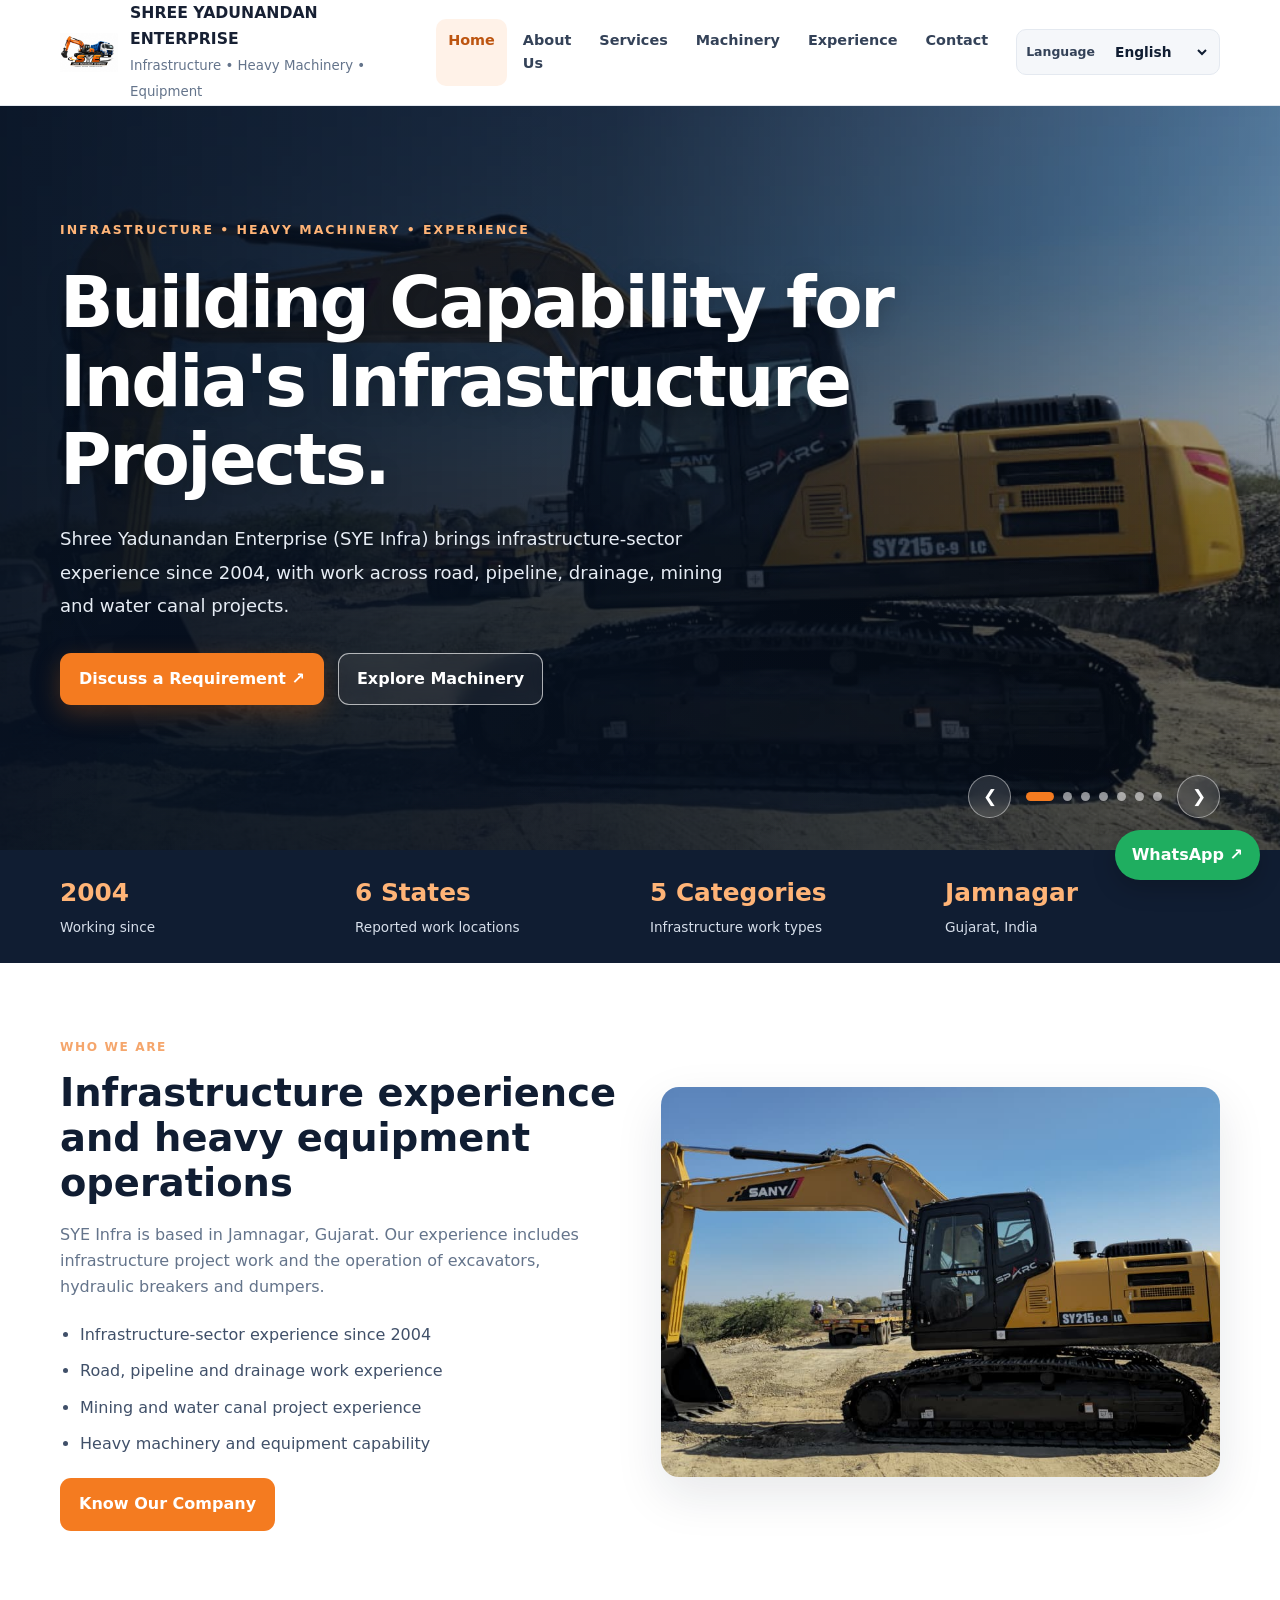
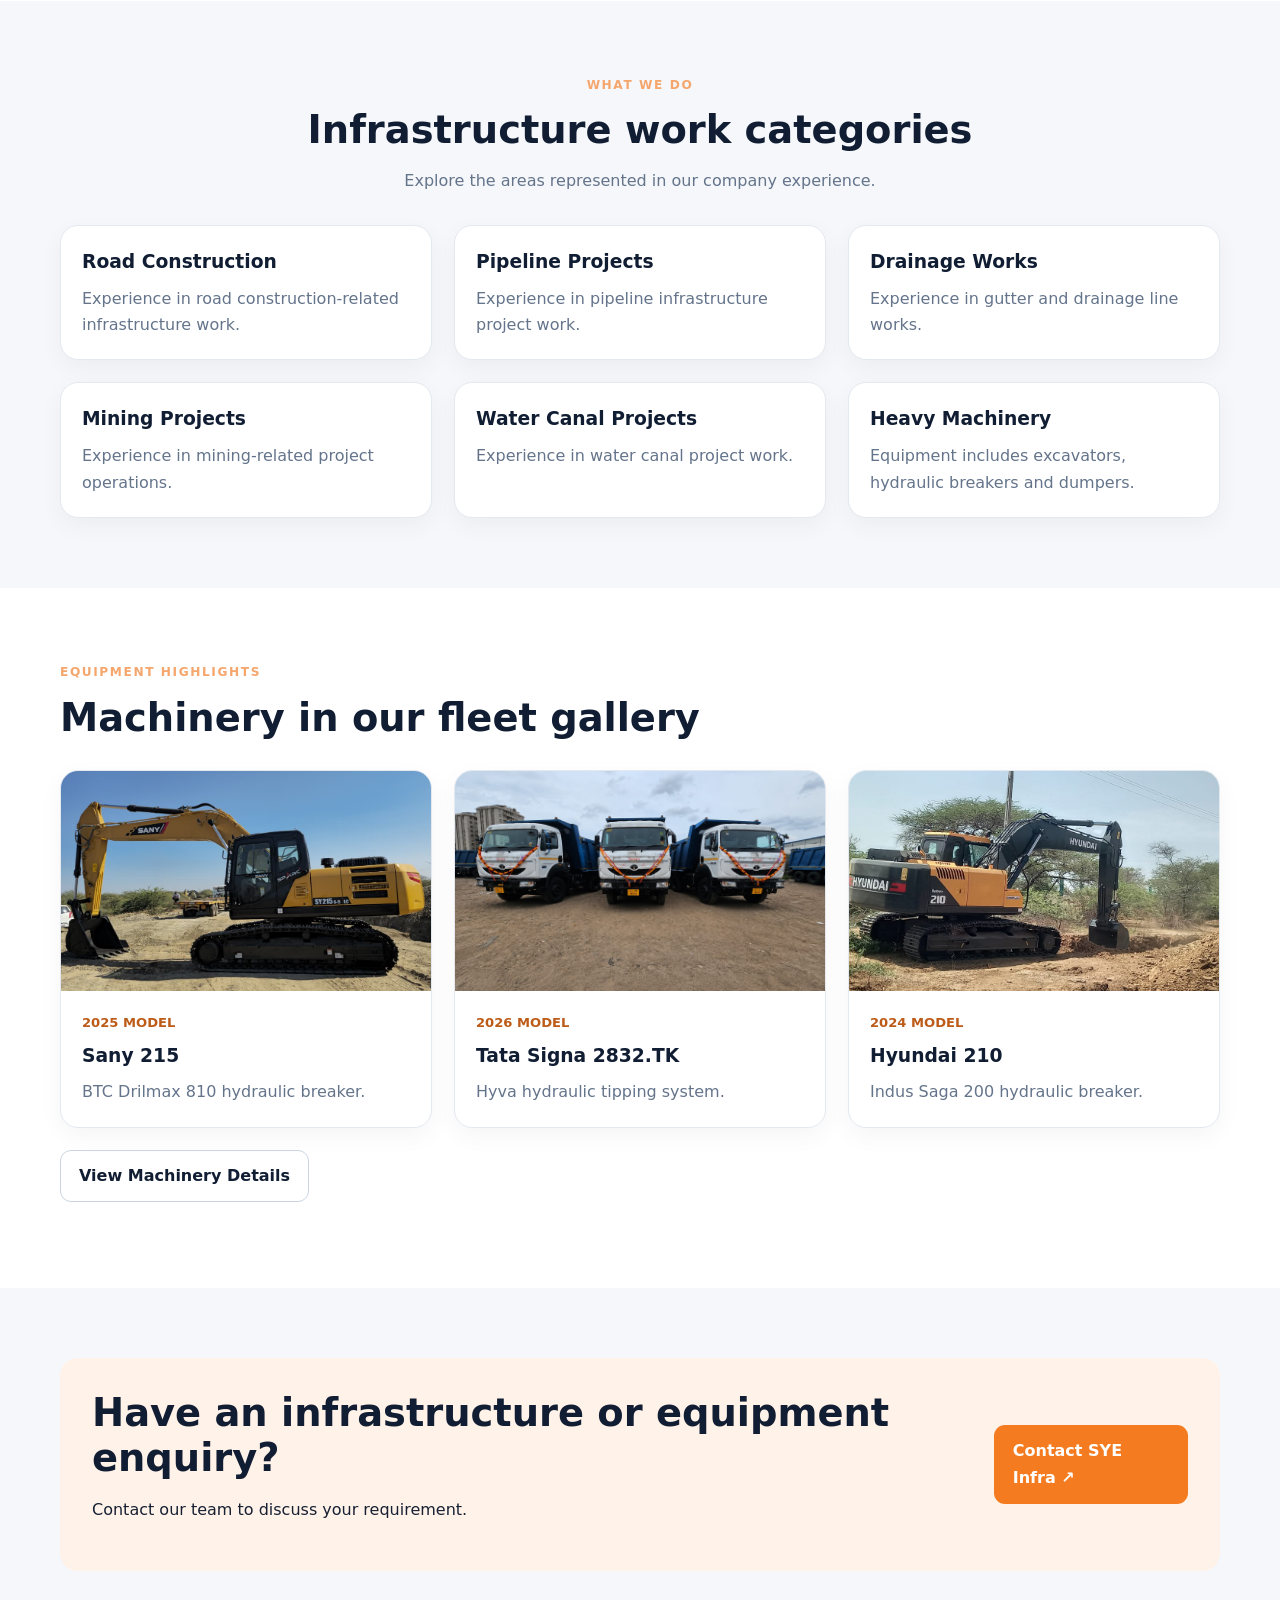
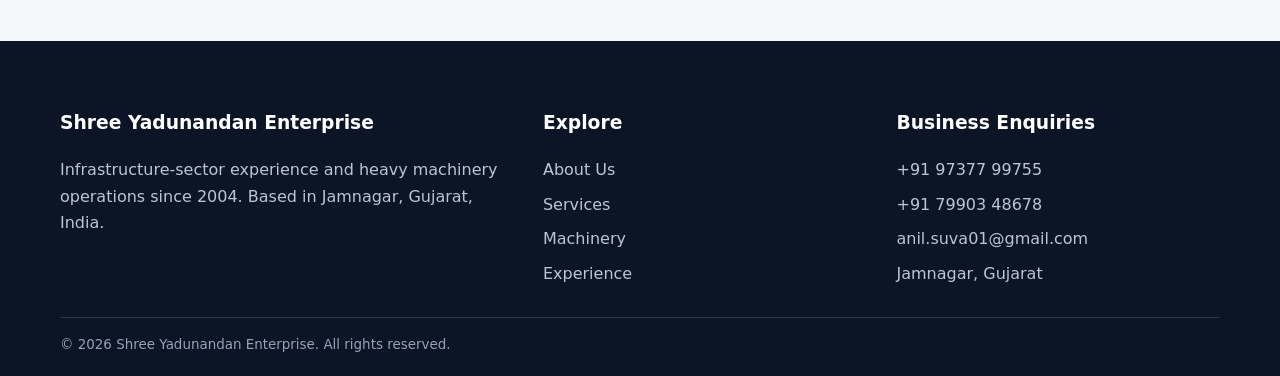
==== commit 421459c0: "UPDATE" ====
--- a/index.html
+++ b/index.html
@@ -12,14 +12,14 @@
 
     <meta
         name="description"
-        content="Shree Yadunandan Enterprise, sye Infra, syeinfra, Road construction, pipeline, drainage, mining and water canal works by Shree Yadunandan Enterprise (SYE Infra), based in Jamnagar, Gujarat, India. Since 2004."
+        content="Shree Yadunandan Enterprise, sye Infra, syeinfra, syeinfrastructure, Road construction, pipeline, drainage, mining and water canal works by Shree Yadunandan Enterprise (SYE Infra), based in Jamnagar, Gujarat, India. Since 2004."
     >
 
     <meta name="robots" content="index, follow, max-image-preview:large">
     <meta name="googlebot" content="index, follow">
 
     <!-- Canonical URL: English main page -->
-    <link rel="canonical" href="https://syeinfra.vercel.app/">
+    <link rel="canonical" href="https://syeinfrastructure.vercel.app/">
 
     <!-- Favicon -->
     <link rel="icon" href="/images/logo.jpg" type="image/jpeg">
@@ -33,8 +33,8 @@
         property="og:description"
         content="Road construction, pipeline, drainage, mining and water canal works by SYE Infra in Jamnagar, Gujarat. Infrastructure experience since 2004."
     >
-    <meta property="og:url" content="https://syeinfra.vercel.app/">
-    <meta property="og:image" content="https://syeinfra.vercel.app/images/sany215-1.jpg">
+    <meta property="og:url" content="https://syeinfrastructure.vercel.app/">
+    <meta property="og:image" content="https://syeinfrastructure.vercel.app/images/sany215-1.jpg">
     <meta property="og:image:alt" content="Heavy construction machinery of Shree Yadunandan Enterprise">
 
     <!-- Twitter -->
@@ -44,7 +44,7 @@
         name="twitter:description"
         content="Infrastructure projects and heavy machinery operations by SYE Infra, Jamnagar, Gujarat. Experience since 2004."
     >
-    <meta name="twitter:image" content="https://syeinfra.vercel.app/images/sany215-1.jpg">
+    <meta name="twitter:image" content="https://syeinfrastructure.vercel.app/images/sany215-1.jpg">
 
     <!-- Main CSS -->
     <link rel="stylesheet" href="/assets/css/site.css">
@@ -56,13 +56,13 @@
         "@graph": [
             {
                 "@type": "Organization",
-                "@id": "https://syeinfra.vercel.app/#organization",
+                "@id": "https://syeinfrastructure.vercel.app/#organization",
                 "name": "Shree Yadunandan Enterprise",
                 "alternateName": "SYE Infra",
-                "url": "https://syeinfra.vercel.app/",
+                "url": "https://syeinfrastructure.vercel.app/",
                 "logo": {
                     "@type": "ImageObject",
-                    "url": "https://syeinfra.vercel.app/images/logo.jpg"
+                    "url": "https://syeinfrastructure.vercel.app/images/logo.jpg"
                 },
                 "foundingDate": "2004",
                 "email": "anil.suva01@gmail.com",
@@ -79,11 +79,11 @@
             },
             {
                 "@type": "WebSite",
-                "@id": "https://syeinfra.vercel.app/#website",
-                "url": "https://syeinfra.vercel.app/",
+                "@id": "https://syeinfrastructure.vercel.app/#website",
+                "url": "https://syeinfrastructure.vercel.app/",
                 "name": "Shree Yadunandan Enterprise | SYE Infra",
                 "publisher": {
-                    "@id": "https://syeinfra.vercel.app/#organization"
+                    "@id": "https://syeinfrastructure.vercel.app/#organization"
                 },
                 "inLanguage": "en-IN"
             }
@@ -526,10 +526,6 @@
                     <h2 data-i18n="machineryTitle">
                         Machinery in our fleet gallery
                     </h2>
-
-                    <p data-i18n="machineryDescription">
-                        Selected equipment information and photographs shared by the company.
-                    </p>
 
                 </div>
 
